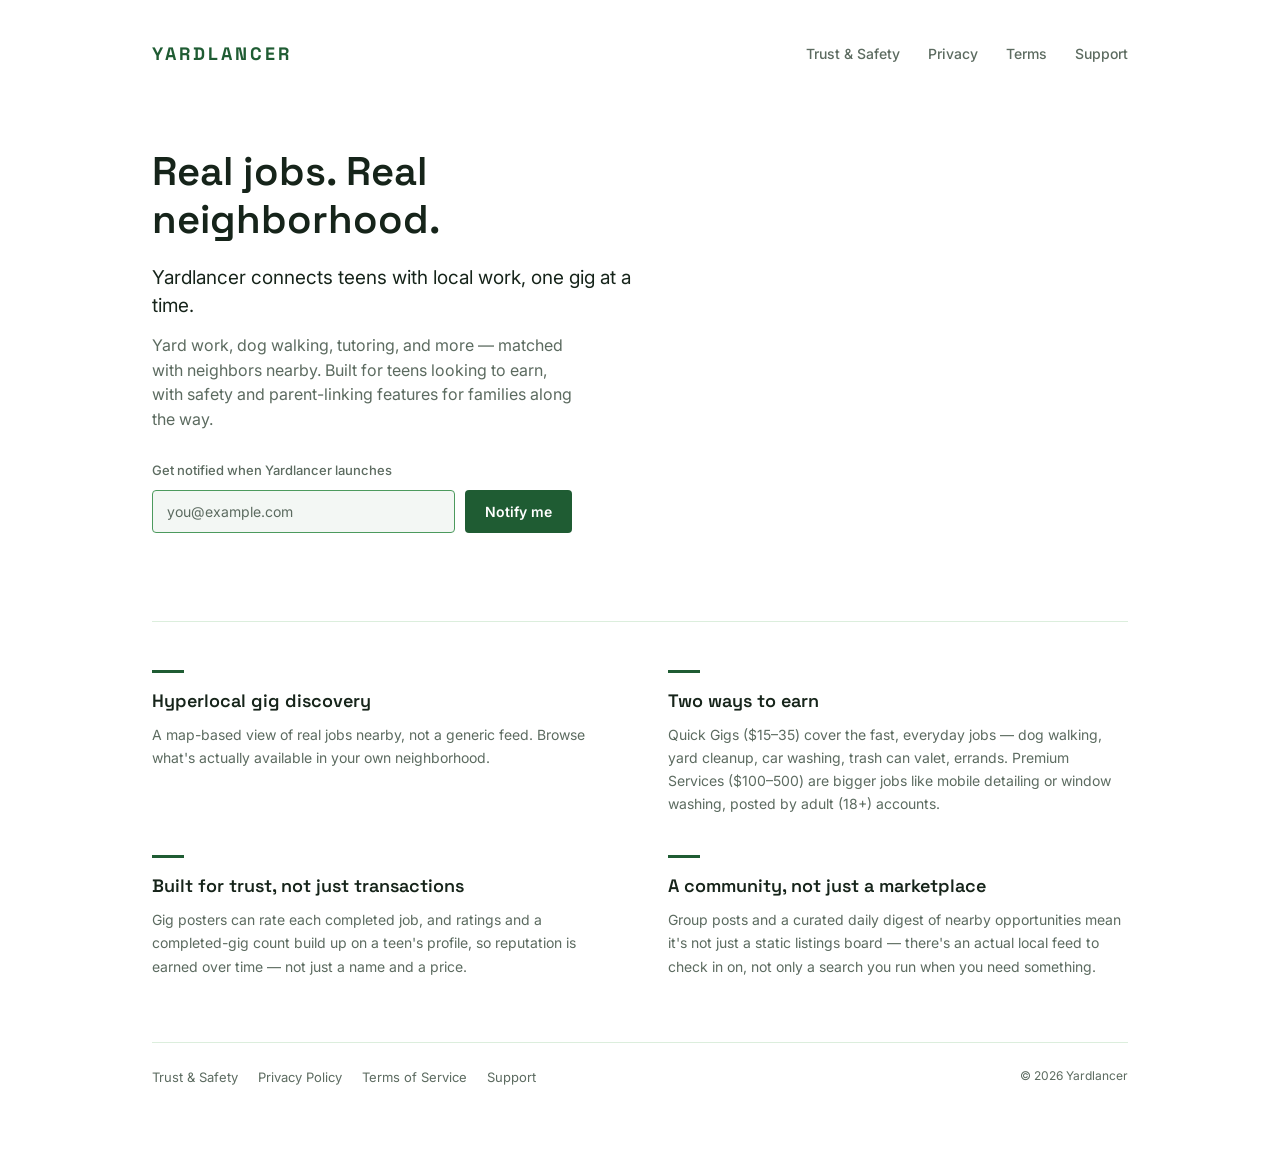
==== index.html @ aba442cd "Restyle site to match the app; correct claims the app doesn't back up Restyle (palette and radius sc" ====
<!doctype html>
<html lang="en">
<head>
  <meta charset="utf-8" />
  <meta name="viewport" content="width=device-width, initial-scale=1" />
  <title>Yardlancer</title>
  <meta name="description" content="Yardlancer connects teens with local work, one gig at a time." />
  <meta name="theme-color" content="#1F5C33" />
  <meta property="og:type" content="website" />
  <meta property="og:site_name" content="Yardlancer" />
  <meta property="og:title" content="Yardlancer" />
  <meta property="og:description" content="Yardlancer connects teens with local work, one gig at a time." />
  <meta property="og:url" content="https://yardlancer.com/" />
  <link rel="preconnect" href="https://fonts.googleapis.com" />
  <link rel="preconnect" href="https://fonts.gstatic.com" crossorigin />
  <link href="https://fonts.googleapis.com/css2?family=Space+Grotesk:wght@500;600;700&family=Inter:wght@400;500;600&display=swap" rel="stylesheet" />
  <link rel="stylesheet" href="style.css" />
  <script src="waitlist.js" defer></script>
</head>
<body>
  <div class="page">
    <header class="site-header">
      <a class="wordmark" href="./">Yard<span>lancer</span></a>
      <nav class="site-nav">
        <a href="trust/">Trust &amp; Safety</a>
        <a href="privacy/">Privacy</a>
        <a href="terms/">Terms</a>
        <a href="support/">Support</a>
      </nav>
    </header>

    <main>
      <section class="hero">
        <div class="hero-copy">
          <h1>Real jobs. Real neighborhood.</h1>
          <p class="lede">Yardlancer connects teens with local work, one gig at a time.</p>
          <p>Yard work, dog walking, tutoring, and more — matched with neighbors nearby. Built for teens looking to earn, with safety and parent-linking features for families along the way.</p>

          <form class="waitlist-form" id="waitlist-form">
            <label class="waitlist-label" for="waitlist-email">Get notified when Yardlancer launches</label>
            <div class="waitlist-row">
              <input type="email" id="waitlist-email" name="email" placeholder="you@example.com" required autocomplete="email" />
              <button type="submit">Notify me</button>
            </div>
            <p class="waitlist-status" id="waitlist-status" role="status" hidden></p>
          </form>
        </div>
      </section>

      <section class="features">
        <div class="feature">
          <span class="feature-mark"></span>
          <h2>Hyperlocal gig discovery</h2>
          <p>A map-based view of real jobs nearby, not a generic feed. Browse what's actually available in your own neighborhood.</p>
        </div>
        <div class="feature">
          <span class="feature-mark"></span>
          <h2>Two ways to earn</h2>
          <p>Quick Gigs ($15–35) cover the fast, everyday jobs — dog walking, yard cleanup, car washing, trash can valet, errands. Premium Services ($100–500) are bigger jobs like mobile detailing or window washing, posted by adult (18+) accounts.</p>
        </div>
        <div class="feature">
          <span class="feature-mark"></span>
          <h2>Built for trust, not just transactions</h2>
          <p>Gig posters can rate each completed job, and ratings and a completed-gig count build up on a teen's profile, so reputation is earned over time — not just a name and a price.</p>
        </div>
        <div class="feature">
          <span class="feature-mark"></span>
          <h2>A community, not just a marketplace</h2>
          <p>Group posts and a curated daily digest of nearby opportunities mean it's not just a static listings board — there's an actual local feed to check in on, not only a search you run when you need something.</p>
        </div>
      </section>
    </main>

    <footer class="site-footer">
      <nav>
        <a href="trust/">Trust &amp; Safety</a>
        <a href="privacy/">Privacy Policy</a>
        <a href="terms/">Terms of Service</a>
        <a href="support/">Support</a>
      </nav>
      <span class="footer-note">&copy; 2026 Yardlancer</span>
    </footer>
  </div>
</body>
</html>
---- style.css ----
/* Palette and radius scale are copied from the app's constants/theme.js
   (lightTheme). Keep them in sync by hand, same as the legal text. */
:root {
  --white: #ffffff;
  --ink: #16241a; /* textPrimary */
  --text-secondary: #5c6b60;
  --surface: #f3f7f4;
  --green-100: #dceedd;
  --green-400: #4c9a5d; /* the app's field/card border */
  --green-700: #1f5c33; /* primary */
  --on-primary: #ffffff;
  --danger: #b3261e;

  --radius-control: 4px; /* buttons, inputs */
  --radius-card: 8px; /* cards, sheets */
  --radius-pill: 999px; /* badges and tags only */
}

* {
  box-sizing: border-box;
}

html,
body {
  margin: 0;
  padding: 0;
}

body {
  background: var(--white);
  color: var(--ink);
  font-family: "Inter", -apple-system, BlinkMacSystemFont, "Segoe UI", sans-serif;
  line-height: 1.55;
}

h1,
h2,
.wordmark {
  font-family: "Space Grotesk", -apple-system, BlinkMacSystemFont, "Segoe UI", sans-serif;
}

a:focus-visible,
button:focus-visible,
input:focus-visible {
  outline: 2px solid var(--green-700);
  outline-offset: 2px;
}

.page {
  max-width: 1040px;
  margin: 0 auto;
  padding: 40px 32px 72px;
  min-height: 100vh;
  display: flex;
  flex-direction: column;
}

header.site-header {
  display: flex;
  align-items: center;
  justify-content: space-between;
  margin-bottom: 56px;
}

/* Mirrors the app's WelcomeStep wordmark: uppercase, heavy, wide-tracked,
   single tone. The app draws it in near-white because it sits on video; on
   this white page it takes the app's primary green instead. */
.wordmark {
  font-size: 18px;
  font-weight: 700;
  letter-spacing: 3px;
  text-transform: uppercase;
  color: var(--green-700);
  text-decoration: none;
}

.wordmark span {
  color: inherit;
}

nav.site-nav {
  display: flex;
  flex-wrap: wrap;
  gap: 12px 28px;
}

nav.site-nav a {
  color: var(--text-secondary);
  font-size: 14px;
  font-weight: 500;
  text-decoration: none;
}

nav.site-nav a:hover {
  color: var(--green-700);
}

main {
  flex: 1;
}

/* ---------- Landing page ---------- */

.hero {
  display: grid;
  grid-template-columns: 1.1fr 0.9fr;
  gap: 56px;
  align-items: center;
  padding: 24px 0 16px;
}

.hero-copy h1 {
  font-size: 40px;
  font-weight: 600;
  line-height: 1.2;
  color: var(--ink);
  margin: 0 0 20px;
  max-width: 12ch;
}

.hero-copy p {
  font-size: 16px;
  color: var(--text-secondary);
  max-width: 42ch;
  margin: 0 0 12px;
}

.hero-copy p.lede {
  color: var(--ink);
  font-size: 19px;
  line-height: 1.5;
}

.waitlist-form {
  margin-top: 28px;
}

.waitlist-label {
  display: block;
  font-size: 13px;
  font-weight: 500;
  color: var(--text-secondary);
  margin-bottom: 10px;
}

.waitlist-row {
  display: flex;
  gap: 10px;
  max-width: 420px;
}

.waitlist-row input {
  flex: 1;
  min-width: 0;
  font-family: inherit;
  font-size: 14px;
  color: var(--ink);
  background: var(--surface);
  border: 1px solid var(--green-400);
  border-radius: var(--radius-control);
  padding: 12px 14px;
}

.waitlist-row input::placeholder {
  color: var(--text-secondary);
  opacity: 1;
}

.waitlist-row input:focus {
  border-color: var(--green-700);
}

.waitlist-row button {
  font-family: inherit;
  font-size: 14px;
  font-weight: 600;
  color: var(--on-primary);
  background: var(--green-700);
  border: none;
  border-radius: var(--radius-control);
  padding: 12px 20px;
  cursor: pointer;
  white-space: nowrap;
}

.waitlist-row button:hover {
  background: var(--ink);
}

.waitlist-row button:disabled {
  opacity: 0.6;
  cursor: default;
}

.waitlist-status {
  margin: 12px 0 0;
  font-size: 13px;
  color: var(--green-700);
}

.waitlist-status.waitlist-status-error {
  color: var(--danger);
}

/* waitlist.js hides the input row and label after a successful signup via
   the hidden attribute; the display rules above would otherwise override it. */
.waitlist-form [hidden] {
  display: none !important;
}

.features {
  margin-top: 72px;
  padding-top: 48px;
  border-top: 1px solid var(--green-100);
  display: grid;
  grid-template-columns: 1fr 1fr;
  gap: 40px 56px;
}

.feature {
  max-width: 46ch;
}

.feature-mark {
  display: block;
  width: 32px;
  height: 3px;
  background: var(--green-700);
  margin-bottom: 14px;
}

.feature h2 {
  font-size: 18px;
  font-weight: 600;
  color: var(--ink);
  margin: 0 0 8px;
}

.feature p {
  font-size: 14px;
  line-height: 1.65;
  color: var(--text-secondary);
  margin: 0;
}

@media (max-width: 700px) {
  .features {
    grid-template-columns: 1fr;
    gap: 32px;
  }
}

@media (max-width: 760px) {
  .hero {
    grid-template-columns: 1fr;
  }
}

@media (max-width: 480px) {
  .page {
    padding: 28px 20px 56px;
  }

  header.site-header {
    flex-wrap: wrap;
    row-gap: 10px;
    margin-bottom: 36px;
  }

  nav.site-nav {
    gap: 18px;
  }

  .hero {
    gap: 32px;
  }

  .hero-copy h1 {
    font-size: 30px;
    max-width: none;
  }

  .hero-copy p.lede {
    font-size: 17px;
  }

  .hero-copy p,
  .hero-copy p.lede {
    max-width: none;
  }

  .waitlist-row {
    flex-direction: column;
    max-width: none;
  }

  .waitlist-row button {
    width: 100%;
  }
}

/* ---------- Legal / support document pages ---------- */

.doc-title {
  font-size: 30px;
  font-weight: 600;
  color: var(--ink);
  margin: 0 0 14px;
}

.draft-badge {
  display: inline-block;
  color: var(--green-700);
  background: var(--surface);
  border: 1px solid var(--green-400);
  border-radius: var(--radius-pill);
  padding: 2px 10px;
  font-size: 13px;
  font-weight: 600;
  margin-bottom: 32px;
}

.doc-heading {
  font-family: "Space Grotesk", sans-serif;
  color: var(--green-700);
  font-size: 18px;
  font-weight: 600;
  margin: 32px 0 10px;
}

.doc-paragraph {
  color: var(--ink);
  font-size: 15px;
  line-height: 1.7;
  max-width: 68ch;
  margin: 0 0 14px;
}

.support-card {
  background: var(--surface);
  border: 1px solid var(--green-400);
  border-radius: var(--radius-card);
  padding: 20px 24px;
  margin-top: 12px;
  display: inline-block;
}

.support-email {
  color: var(--green-700);
  font-size: 17px;
  font-weight: 600;
  text-decoration: none;
}

.support-email:hover {
  color: var(--ink);
}

footer.site-footer {
  margin-top: 64px;
  padding-top: 24px;
  border-top: 1px solid var(--green-100);
  display: flex;
  flex-wrap: wrap;
  gap: 16px;
  align-items: center;
  justify-content: space-between;
}

footer.site-footer nav {
  display: flex;
  flex-wrap: wrap;
  gap: 8px 20px;
}

footer.site-footer nav a {
  white-space: nowrap;
}

footer.site-footer a {
  color: var(--text-secondary);
  font-size: 13px;
  text-decoration: none;
}

footer.site-footer a:hover {
  color: var(--green-700);
}

.footer-note {
  color: var(--text-secondary);
  font-size: 12px;
}
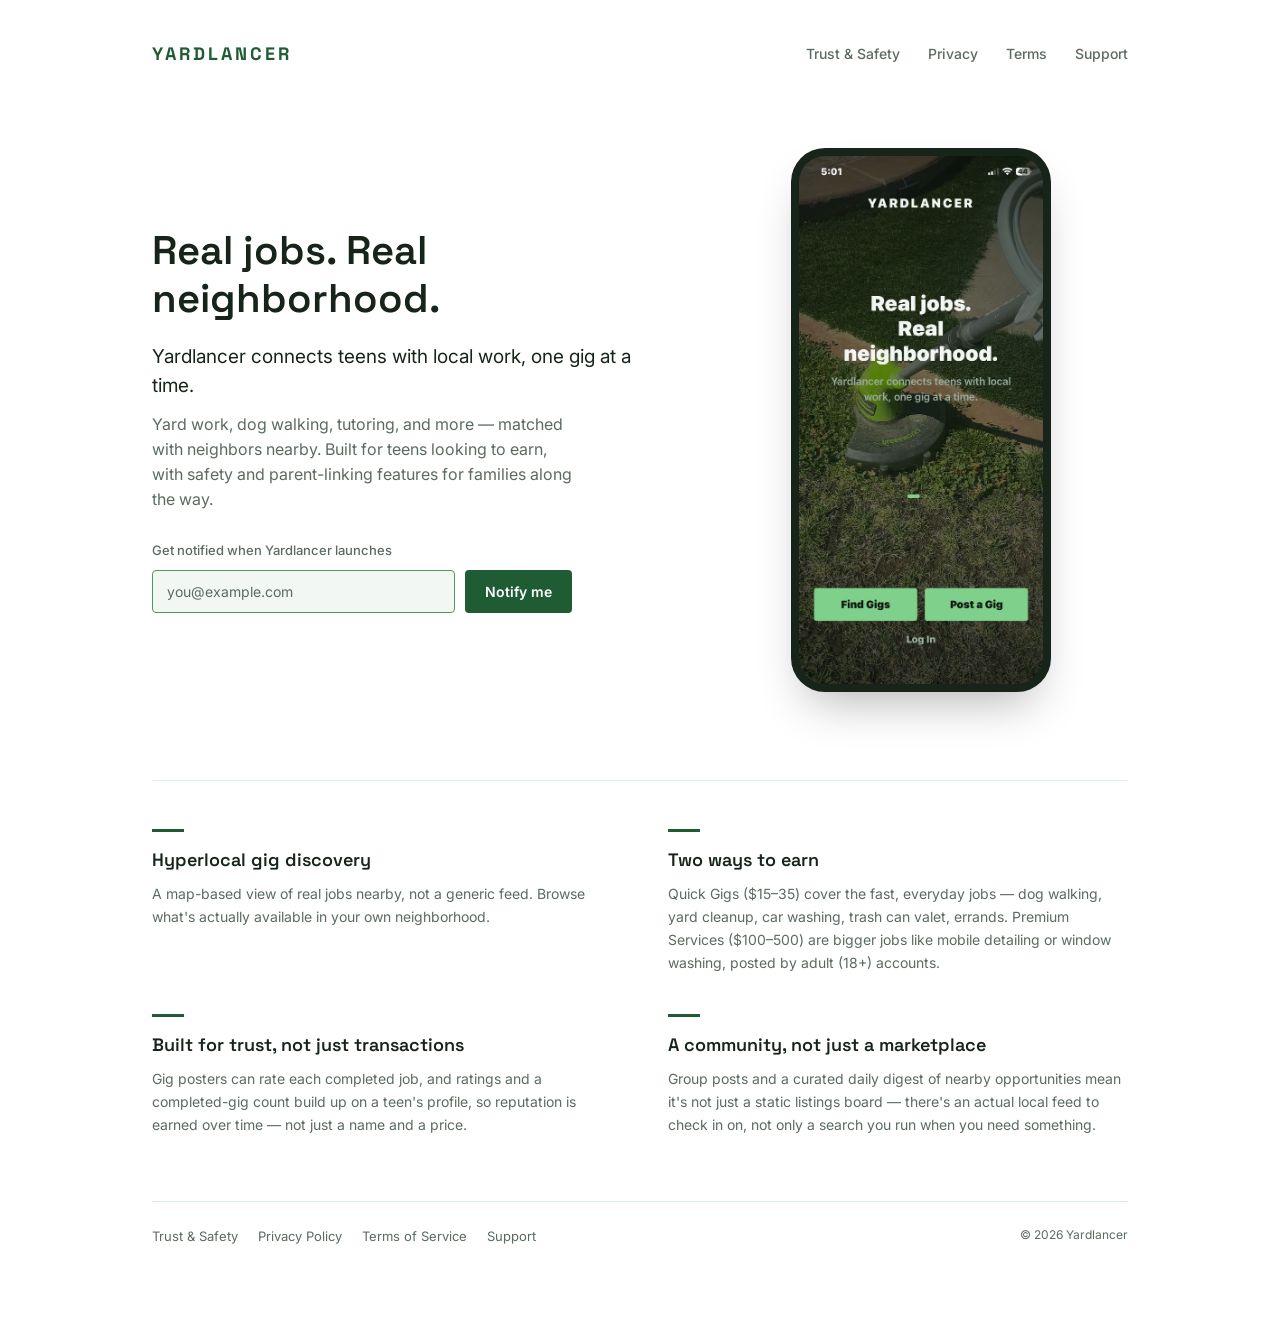
==== commit 20894f25: "Add the real app screenshot and share image; restore the parent-sees-name sentence - Hero: real Welc" ====
--- a/index.html
+++ b/index.html
@@ -11,6 +11,10 @@
   <meta property="og:title" content="Yardlancer" />
   <meta property="og:description" content="Yardlancer connects teens with local work, one gig at a time." />
   <meta property="og:url" content="https://yardlancer.com/" />
+  <meta property="og:image" content="https://yardlancer.com/assets/og-image.jpg" />
+  <meta property="og:image:width" content="1200" />
+  <meta property="og:image:height" content="630" />
+  <meta name="twitter:card" content="summary_large_image" />
   <link rel="preconnect" href="https://fonts.googleapis.com" />
   <link rel="preconnect" href="https://fonts.gstatic.com" crossorigin />
   <link href="https://fonts.googleapis.com/css2?family=Space+Grotesk:wght@500;600;700&family=Inter:wght@400;500;600&display=swap" rel="stylesheet" />
@@ -44,6 +48,12 @@
             </div>
             <p class="waitlist-status" id="waitlist-status" role="status" hidden></p>
           </form>
+        </div>
+
+        <div class="hero-visual">
+          <figure class="device">
+            <img src="assets/welcome-screen.jpg" width="540" height="1169" decoding="async" alt="The Yardlancer app's welcome screen: the headline Real jobs. Real neighborhood. over video of a lawn being trimmed, with Find Gigs and Post a Gig buttons." />
+          </figure>
         </div>
       </section>
 
--- a/style.css
+++ b/style.css
@@ -208,6 +208,31 @@
   display: none !important;
 }
 
+/* The real app screenshot in a plain device frame: dark bezel, soft shadow,
+   no overlays. The frame's corner radii depict hardware, so they sit outside
+   the 4/8/999px UI scale. */
+.hero-visual {
+  display: flex;
+  justify-content: center;
+}
+
+.device {
+  margin: 0;
+  width: 260px;
+  max-width: 100%;
+  padding: 8px;
+  background: var(--ink);
+  border-radius: 34px;
+  box-shadow: 0 24px 48px -16px rgba(0, 0, 0, 0.3);
+}
+
+.device img {
+  display: block;
+  width: 100%;
+  height: auto;
+  border-radius: 26px;
+}
+
 .features {
   margin-top: 72px;
   padding-top: 48px;
@@ -254,6 +279,10 @@
   .hero {
     grid-template-columns: 1fr;
   }
+
+  .device {
+    width: 220px;
+  }
 }
 
 @media (max-width: 480px) {
@@ -296,6 +325,10 @@
 
   .waitlist-row button {
     width: 100%;
+  }
+
+  .device {
+    width: 200px;
   }
 }
 
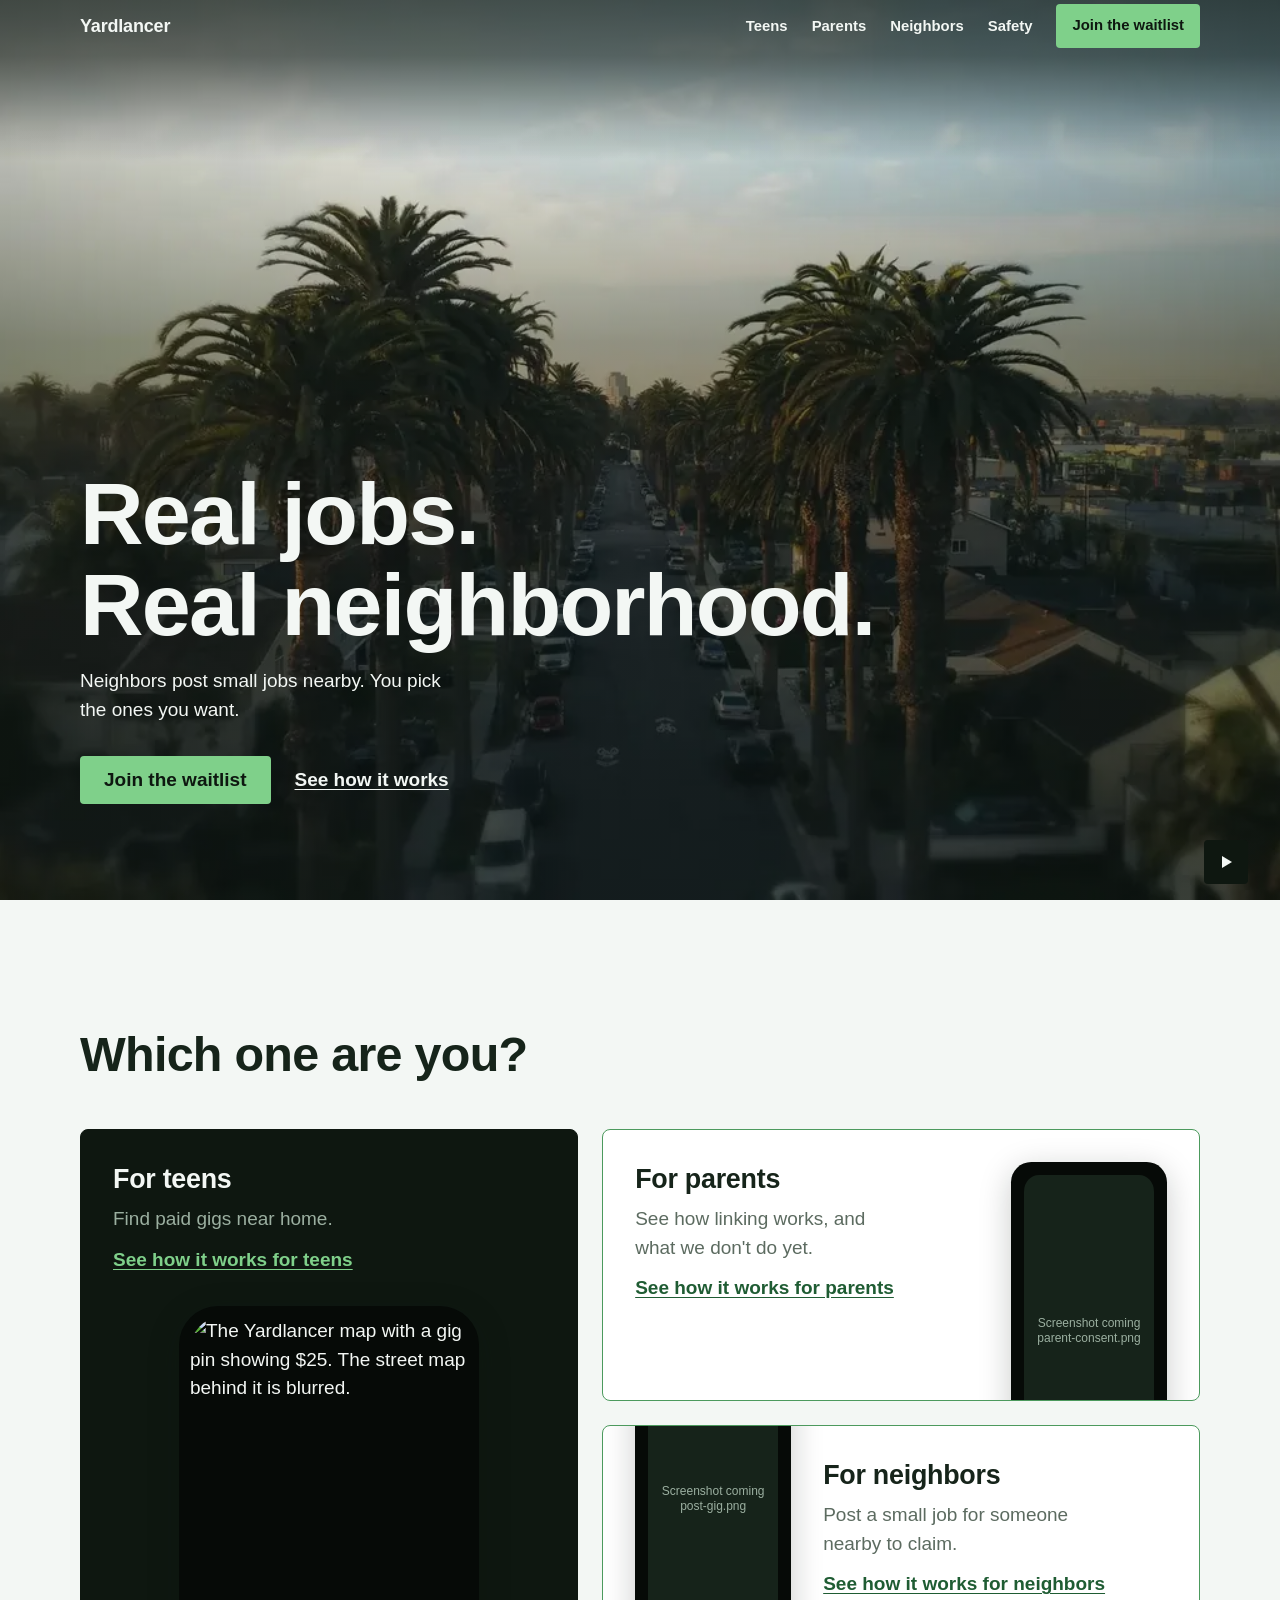
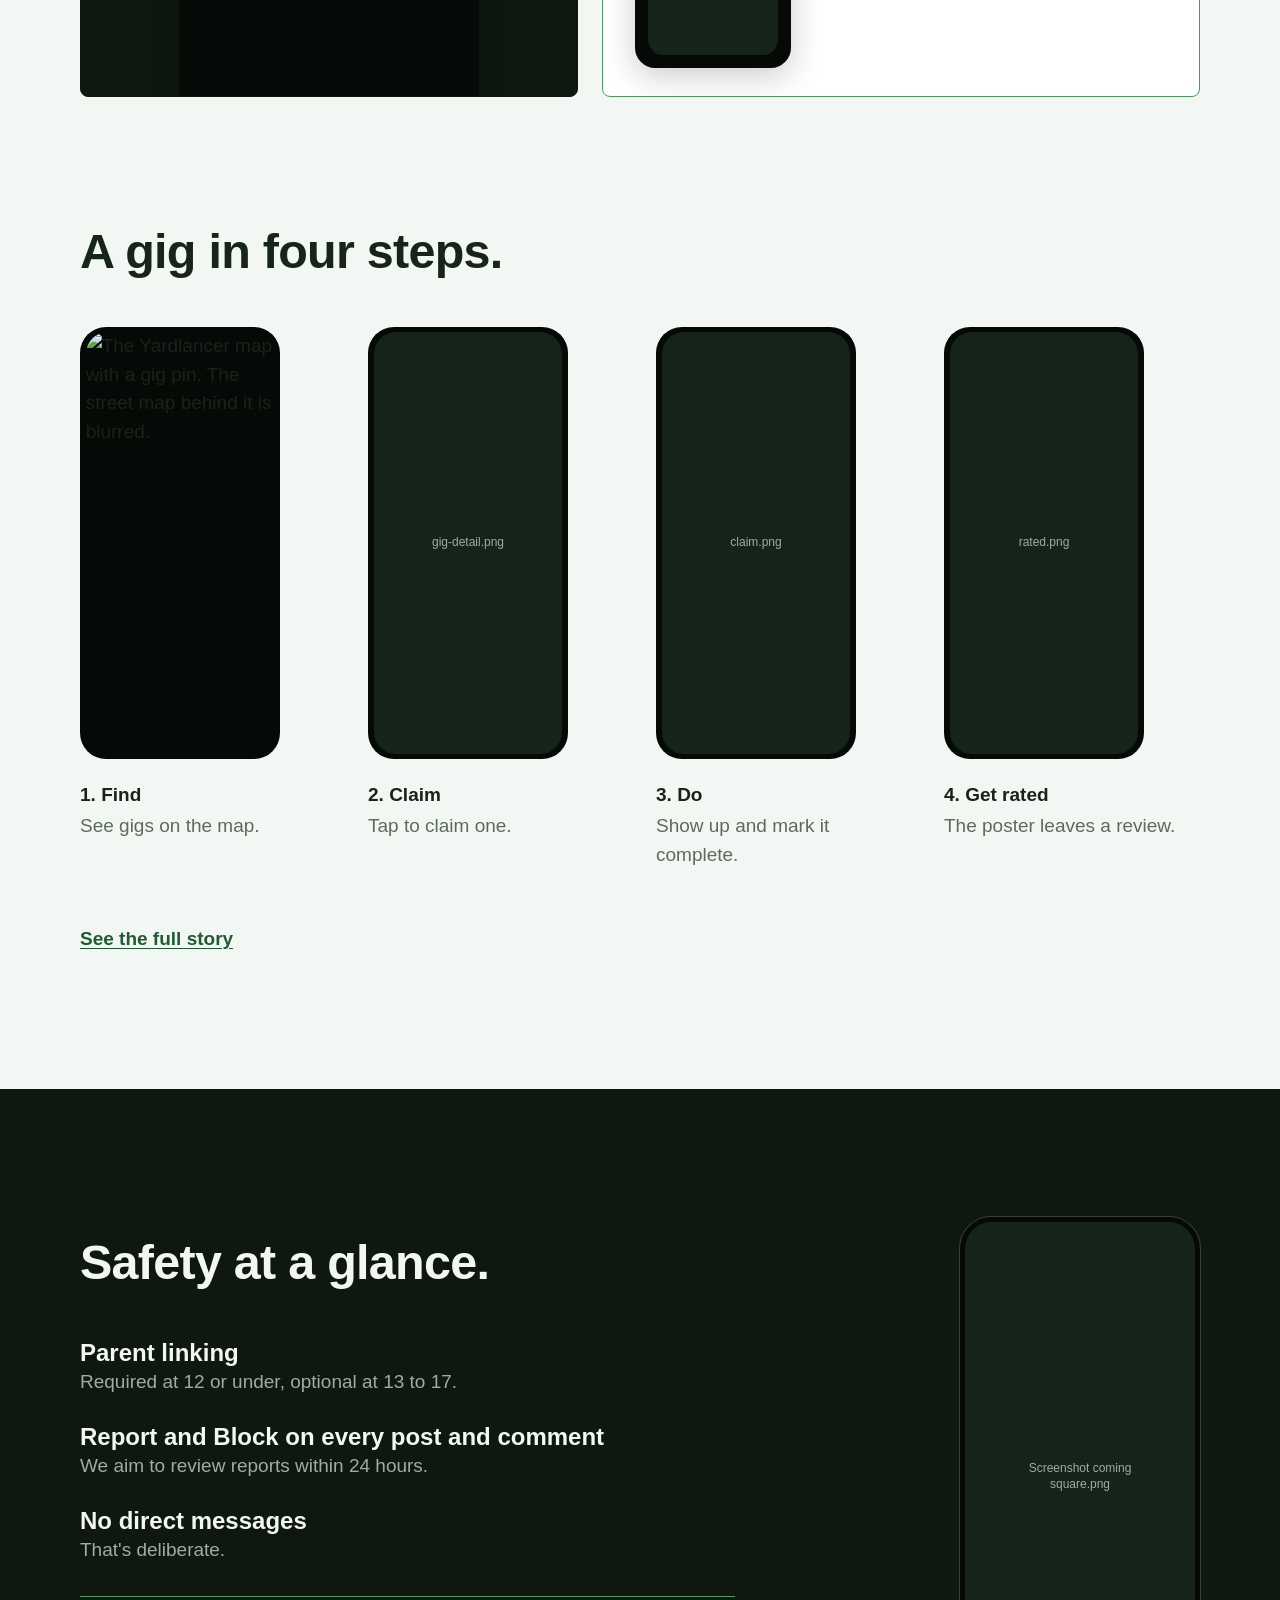
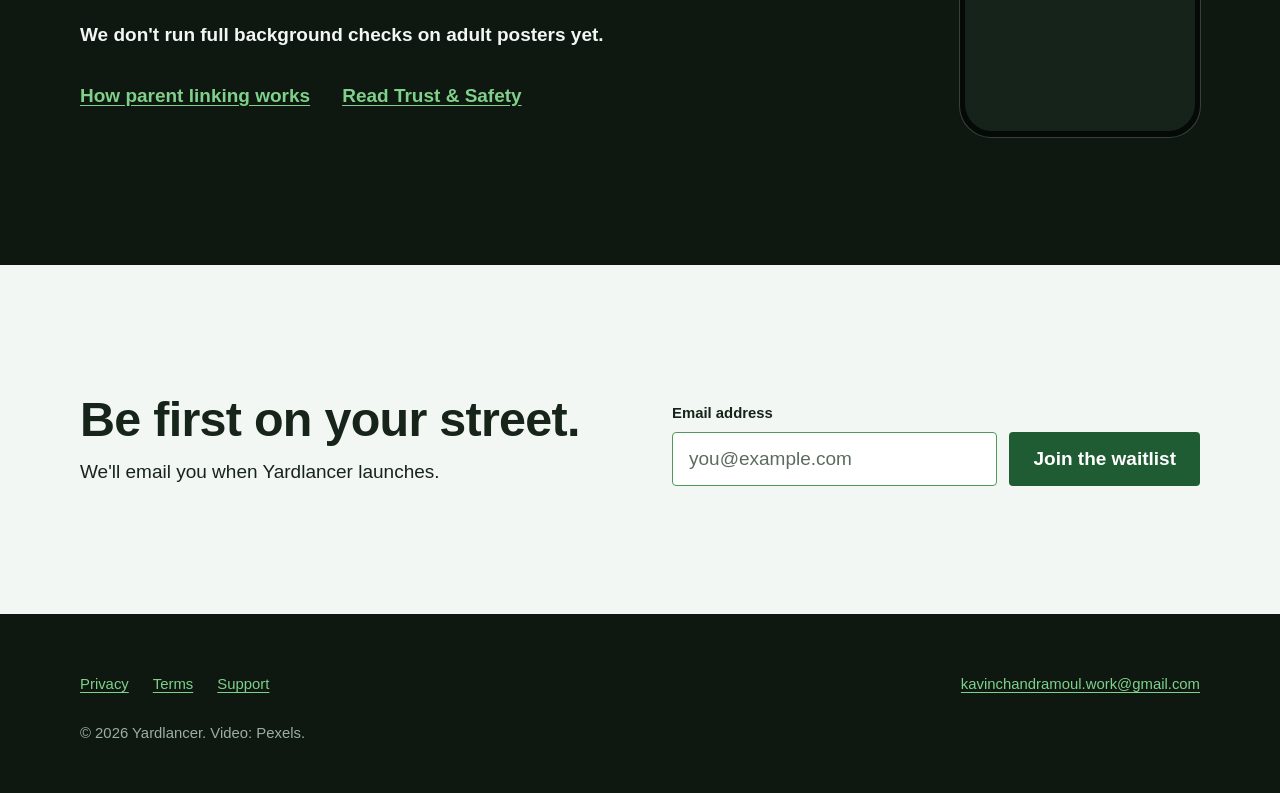
==== commit d94ed9da: "Build the shared pieces and the new Home page" ====
--- a/index.html
+++ b/index.html
@@ -3,93 +3,182 @@
 <head>
   <meta charset="utf-8" />
   <meta name="viewport" content="width=device-width, initial-scale=1" />
-  <title>Yardlancer</title>
-  <meta name="description" content="Yardlancer connects teens with local work, one gig at a time." />
-  <meta name="theme-color" content="#1F5C33" />
+  <title>Yardlancer: real jobs in your neighborhood</title>
+  <meta name="description" content="Neighbors post small jobs nearby. You pick the ones you want. Yardlancer is launching in Folsom, California." />
+  <meta name="theme-color" content="#0E1710" />
+  <link rel="canonical" href="https://yardlancer.com/" />
   <meta property="og:type" content="website" />
   <meta property="og:site_name" content="Yardlancer" />
-  <meta property="og:title" content="Yardlancer" />
-  <meta property="og:description" content="Yardlancer connects teens with local work, one gig at a time." />
+  <meta property="og:title" content="Yardlancer: real jobs in your neighborhood" />
+  <meta property="og:description" content="Neighbors post small jobs nearby. You pick the ones you want." />
   <meta property="og:url" content="https://yardlancer.com/" />
   <meta property="og:image" content="https://yardlancer.com/assets/og-image.jpg" />
   <meta property="og:image:width" content="1200" />
   <meta property="og:image:height" content="630" />
   <meta name="twitter:card" content="summary_large_image" />
-  <link rel="preconnect" href="https://fonts.googleapis.com" />
-  <link rel="preconnect" href="https://fonts.gstatic.com" crossorigin />
-  <link href="https://fonts.googleapis.com/css2?family=Space+Grotesk:wght@500;600;700&family=Inter:wght@400;500;600&display=swap" rel="stylesheet" />
-  <link rel="stylesheet" href="style.css" />
-  <script src="waitlist.js" defer></script>
+  <meta name="twitter:title" content="Yardlancer: real jobs in your neighborhood" />
+  <meta name="twitter:description" content="Neighbors post small jobs nearby. You pick the ones you want." />
+  <meta name="twitter:image" content="https://yardlancer.com/assets/og-image.jpg" />
+  <link rel="preload" as="image" type="image/webp" href="/assets/hero/hero-phone.webp" media="(max-width: 767px)" fetchpriority="high" />
+  <link rel="preload" as="image" type="image/webp" imagesrcset="/assets/hero/hero-desktop-1280.webp 1280w, /assets/hero/hero-desktop.webp 1920w" imagesizes="100vw" media="(min-width: 768px)" fetchpriority="high" />
+  <link rel="icon" href="data:," />
+  <link rel="stylesheet" href="/style.css" />
+  <script>document.documentElement.classList.add('js');</script>
+  <script src="/site.js" defer></script>
+  <script src="/waitlist.js" defer></script>
 </head>
-<body>
-  <div class="page">
-    <header class="site-header">
-      <a class="wordmark" href="./">Yard<span>lancer</span></a>
-      <nav class="site-nav">
-        <a href="trust/">Trust &amp; Safety</a>
-        <a href="privacy/">Privacy</a>
-        <a href="terms/">Terms</a>
-        <a href="support/">Support</a>
+<body data-hero>
+  <a class="skip-link" href="#main">Skip to content</a>
+
+  <header class="site-header">
+    <div class="site-header-inner wrap">
+      <a class="wordmark" href="/">Yardlancer</a>
+      <nav class="site-nav" aria-label="Main">
+        <a href="/teens/">Teens</a>
+        <a href="/parents/">Parents</a>
+        <a href="/neighbors/">Neighbors</a>
+        <a href="/trust/">Safety</a>
       </nav>
-    </header>
+      <a class="button button-lawn header-cta" href="/#waitlist">Join the waitlist</a>
+      <button class="icon-button menu-button" type="button" aria-label="Open menu" aria-haspopup="dialog" aria-controls="menu">
+        <svg width="24" height="24" viewBox="0 0 24 24" fill="none" stroke="currentColor" stroke-width="2" stroke-linecap="round" aria-hidden="true"><path d="M4 7h16M4 12h16M4 17h16"/></svg>
+      </button>
+    </div>
+  </header>
 
-    <main>
-      <section class="hero">
-        <div class="hero-copy">
-          <h1>Real jobs. Real neighborhood.</h1>
-          <p class="lede">Yardlancer connects teens with local work, one gig at a time.</p>
-          <p>Yard work, dog walking, tutoring, and more — matched with neighbors nearby. Built for teens looking to earn, with safety and parent-linking features for families along the way.</p>
+  <dialog class="menu" id="menu" aria-label="Menu">
+    <div class="menu-top">
+      <a class="wordmark" href="/">Yardlancer</a>
+      <button class="icon-button menu-close" type="button" aria-label="Close menu" autofocus>
+        <svg width="24" height="24" viewBox="0 0 24 24" fill="none" stroke="currentColor" stroke-width="2" stroke-linecap="round" aria-hidden="true"><path d="M6 6l12 12M18 6L6 18"/></svg>
+      </button>
+    </div>
+    <nav class="menu-links" aria-label="Menu links">
+      <a href="/teens/">Teens</a>
+      <a href="/parents/">Parents</a>
+      <a href="/neighbors/">Neighbors</a>
+      <a href="/trust/">Safety</a>
+    </nav>
+    <a class="button button-lawn" href="/#waitlist">Join the waitlist</a>
+  </dialog>
 
-          <form class="waitlist-form" id="waitlist-form">
-            <label class="waitlist-label" for="waitlist-email">Get notified when Yardlancer launches</label>
-            <div class="waitlist-row">
-              <input type="email" id="waitlist-email" name="email" placeholder="you@example.com" required autocomplete="email" />
-              <button type="submit">Notify me</button>
+  <main id="main">
+    <section class="hero" aria-labelledby="hero-title">
+      <div class="clip" data-clip="hero"><picture><source media="(max-width: 767px)" type="image/webp" srcset="/assets/hero/hero-phone.webp" /><source media="(max-width: 767px)" srcset="/assets/hero/hero-phone.jpg" /><source type="image/webp" srcset="/assets/hero/hero-desktop-1280.webp 1280w, /assets/hero/hero-desktop.webp 1920w" sizes="100vw" /><img src="/assets/hero/hero-desktop.jpg" width="1920" height="1080" alt="A quiet neighborhood street lined with palm trees at sunset." fetchpriority="high" /></picture></div>
+      <div class="hero-scrim"></div>
+      <div class="hero-content wrap">
+        <h1 id="hero-title">Real jobs.<br />Real neighborhood.</h1>
+        <p class="hero-line">Neighbors post small jobs nearby. You pick the ones you want.</p>
+        <div class="hero-actions">
+          <a class="button button-lawn" href="/#waitlist">Join the waitlist</a>
+          <a class="hero-link" href="#how">See how it works</a>
+        </div>
+      </div>
+      <svg class="scroll-hint" width="24" height="24" viewBox="0 0 24 24" fill="none" stroke="currentColor" stroke-width="2" stroke-linecap="round" stroke-linejoin="round" aria-hidden="true"><path d="M6 9l6 6 6-6"/></svg>
+    </section>
+
+    <section class="section" aria-labelledby="doors-title">
+      <div class="wrap">
+        <h2 class="section-title" id="doors-title">Which one are you?</h2>
+        <div class="doors">
+          <a class="door door-teens" href="/teens/">
+            <h3>For teens</h3>
+            <p>Find paid gigs near home.</p>
+            <span class="door-go">See how it works for teens</span>
+            <div class="phone">
+              <picture><source type="image/webp" srcset="/assets/screens/map-480.webp 480w, /assets/screens/map-720.webp 720w" sizes="(min-width: 768px) 300px, 50vw" /><img src="/assets/screens/map-720.jpg" width="720" height="1558" loading="lazy" decoding="async" alt="The Yardlancer map with a gig pin showing $25. The street map behind it is blurred." /></picture>
             </div>
-            <p class="waitlist-status" id="waitlist-status" role="status" hidden></p>
-          </form>
+          </a>
+          <a class="door door-parents" href="/parents/">
+            <h3>For parents</h3>
+            <p>See how linking works, and what we don't do yet.</p>
+            <span class="door-go">See how it works for parents</span>
+            <div class="phone"><div class="phone-empty" role="img" aria-label="Screenshot coming soon">Screenshot coming<br />parent-consent.png</div></div>
+          </a>
+          <a class="door door-neighbors" href="/neighbors/">
+            <h3>For neighbors</h3>
+            <p>Post a small job for someone nearby to claim.</p>
+            <span class="door-go">See how it works for neighbors</span>
+            <div class="phone"><div class="phone-empty" role="img" aria-label="Screenshot coming soon">Screenshot coming<br />post-gig.png</div></div>
+          </a>
         </div>
+      </div>
+    </section>
 
-        <div class="hero-visual">
-          <figure class="device">
-            <img src="assets/welcome-screen.jpg" width="540" height="1169" decoding="async" alt="The Yardlancer app's welcome screen: the headline Real jobs. Real neighborhood. over video of a lawn being trimmed, with Find Gigs and Post a Gig buttons." />
-          </figure>
+    <section class="section" id="how" aria-labelledby="how-title">
+      <div class="wrap">
+        <h2 class="section-title" id="how-title">A gig in four steps.</h2>
+        <ol class="steps">
+          <li class="step">
+            <div class="phone">
+              <picture><source type="image/webp" srcset="/assets/screens/map-480.webp 480w, /assets/screens/map-720.webp 720w" sizes="(min-width: 768px) 200px, 96px" /><img src="/assets/screens/map-720.jpg" width="720" height="1558" loading="lazy" decoding="async" alt="The Yardlancer map with a gig pin. The street map behind it is blurred." /></picture>
+            </div>
+            <div><h3>Find</h3><p>See gigs on the map.</p></div>
+          </li>
+          <li class="step">
+            <div class="phone"><div class="phone-empty" role="img" aria-label="Screenshot coming soon">gig-detail.png</div></div>
+            <div><h3>Claim</h3><p>Tap to claim one.</p></div>
+          </li>
+          <li class="step">
+            <div class="phone"><div class="phone-empty" role="img" aria-label="Screenshot coming soon">claim.png</div></div>
+            <div><h3>Do</h3><p>Show up and mark it complete.</p></div>
+          </li>
+          <li class="step">
+            <div class="phone"><div class="phone-empty" role="img" aria-label="Screenshot coming soon">rated.png</div></div>
+            <div><h3>Get rated</h3><p>The poster leaves a review.</p></div>
+          </li>
+        </ol>
+        <p class="steps-more"><a href="/teens/">See the full story</a></p>
+      </div>
+    </section>
+
+    <section class="section on-dark" aria-labelledby="safety-title">
+      <div class="wrap safety">
+        <div>
+          <h2 class="section-title" id="safety-title">Safety at a glance.</h2>
+          <ul class="facts">
+            <li><strong>Parent linking</strong> <span>Required at 12 or under, optional at 13 to 17.</span></li>
+            <li><strong>Report and Block on every post and comment</strong> <span>We aim to review reports within 24 hours.</span></li>
+            <li><strong>No direct messages</strong> <span>That's deliberate.</span></li>
+          </ul>
+          <p class="honest-line">We don't run full background checks on adult posters yet.</p>
+          <div class="safety-links">
+            <a href="/parents/">How parent linking works</a>
+            <a href="/trust/">Read Trust &amp; Safety</a>
+          </div>
         </div>
-      </section>
+        <div class="phone"><div class="phone-empty" role="img" aria-label="Screenshot coming soon">Screenshot coming<br />square.png</div></div>
+      </div>
+    </section>
 
-      <section class="features">
-        <div class="feature">
-          <span class="feature-mark"></span>
-          <h2>Hyperlocal gig discovery</h2>
-          <p>A map-based view of real jobs nearby, not a generic feed. Browse what's actually available in your own neighborhood.</p>
+    <section class="section waitlist-block" id="waitlist" aria-labelledby="waitlist-title">
+      <div class="wrap waitlist-inner">
+        <div>
+          <h2 id="waitlist-title">Be first on your street.</h2>
+          <p>We'll email you when Yardlancer launches.</p>
         </div>
-        <div class="feature">
-          <span class="feature-mark"></span>
-          <h2>Two ways to earn</h2>
-          <p>Quick Gigs ($15–35) cover the fast, everyday jobs — dog walking, yard cleanup, car washing, trash can valet, errands. Premium Services ($100–500) are bigger jobs like mobile detailing or window washing, posted by adult (18+) accounts.</p>
-        </div>
-        <div class="feature">
-          <span class="feature-mark"></span>
-          <h2>Built for trust, not just transactions</h2>
-          <p>Gig posters can rate each completed job, and ratings and a completed-gig count build up on a teen's profile, so reputation is earned over time — not just a name and a price.</p>
-        </div>
-        <div class="feature">
-          <span class="feature-mark"></span>
-          <h2>A community, not just a marketplace</h2>
-          <p>Group posts and a curated daily digest of nearby opportunities mean it's not just a static listings board — there's an actual local feed to check in on, not only a search you run when you need something.</p>
-        </div>
-      </section>
-    </main>
+        <form class="waitlist-form" id="waitlist-form">
+          <label class="waitlist-label" for="waitlist-email">Email address</label>
+          <div class="waitlist-row">
+            <input type="email" id="waitlist-email" name="email" placeholder="you@example.com" required autocomplete="email" />
+            <button class="button button-deep" type="submit">Join the waitlist</button>
+          </div>
+          <p class="waitlist-status" id="waitlist-status" role="status" hidden></p>
+        </form>
+      </div>
+    </section>
+  </main>
 
-    <footer class="site-footer">
-      <nav>
-        <a href="trust/">Trust &amp; Safety</a>
-        <a href="privacy/">Privacy Policy</a>
-        <a href="terms/">Terms of Service</a>
-        <a href="support/">Support</a>
+  <footer class="site-footer on-dark">
+    <div class="wrap footer-inner">
+      <nav class="footer-links" aria-label="Footer">
+        <a href="/privacy/">Privacy</a>
+        <a href="/terms/">Terms</a>
+        <a href="/support/">Support</a>
       </nav>
-      <span class="footer-note">&copy; 2026 Yardlancer</span>
-    </footer>
-  </div>
+      <a class="footer-email" href="mailto:kavinchandramoul.work@gmail.com">kavinchandramoul.work@gmail.com</a>
+      <p class="footer-note">&copy; 2026 Yardlancer. Video: Pexels.</p>
+    </div>
+  </footer>
 </body>
 </html>
--- a/style.css
+++ b/style.css
@@ -1,426 +1,1094 @@
-/* Palette and radius scale are copied from the app's constants/theme.js
-   (lightTheme). Keep them in sync by hand, same as the legal text. */
+/* Colors and radii are copied from the app's constants/theme.js. Keep them in
+   sync by hand, same as the legal text. Spacing uses only the scale below. */
 :root {
-  --white: #ffffff;
-  --ink: #16241a; /* textPrimary */
-  --text-secondary: #5c6b60;
-  --surface: #f3f7f4;
-  --green-100: #dceedd;
-  --green-400: #4c9a5d; /* the app's field/card border */
-  --green-700: #1f5c33; /* primary */
-  --on-primary: #ffffff;
-  --danger: #b3261e;
+  --evergreen: #0e1710; /* darkTheme.background */
+  --card: #16231a; /* darkTheme.surface */
+  --lawn: #7fd08a; /* darkTheme.green700: on dark only, never text on light */
+  --deep: #1f5c33; /* lightTheme.green700: links and buttons on light */
+  --mist: #f3f7f4; /* lightTheme.surface */
+  --paper: #ffffff; /* lightTheme.background */
+  --ink: #16241a; /* textPrimary on light */
+  --stone: #5c6b60; /* textSecondary on light */
+  --sage: #9bafa0; /* textSecondary on dark */
+  --sun: #d4af37; /* Premium gold: mainly for Premium, as in the app */
+  --line: #4c9a5d; /* the app's field and card border */
 
   --radius-control: 4px; /* buttons, inputs */
-  --radius-card: 8px; /* cards, sheets */
-  --radius-pill: 999px; /* badges and tags only */
-}
-
-* {
+  --radius-card: 8px; /* cards, panels */
+  --radius-pill: 999px; /* chips only */
+
+  --s4: 4px;
+  --s8: 8px;
+  --s12: 12px;
+  --s16: 16px;
+  --s24: 24px;
+  --s32: 32px;
+  --s48: 48px;
+  --s64: 64px;
+  --s96: 96px;
+  --s128: 128px;
+
+  --text-hero: clamp(2.75rem, 1.35rem + 5.6vw, 5.5rem);
+  --text-section: clamp(1.875rem, 1.35rem + 2.1vw, 3.25rem);
+  --text-body: clamp(1.0625rem, 0.99rem + 0.3vw, 1.1875rem);
+  --text-small: clamp(0.875rem, 0.85rem + 0.1vw, 0.9375rem);
+
+  --ease: cubic-bezier(0.22, 1, 0.36, 1);
+  --header: 52px;
+  --gutter: var(--s24);
+  --section: var(--s96);
+  --focus: var(--deep);
+}
+
+@media (min-width: 768px) {
+  :root {
+    --gutter: var(--s32);
+  }
+}
+
+@media (min-width: 1024px) {
+  :root {
+    --section: var(--s128);
+  }
+}
+
+*,
+*::before,
+*::after {
   box-sizing: border-box;
 }
 
-html,
+[hidden] {
+  display: none !important;
+}
+
+html {
+  -webkit-text-size-adjust: 100%;
+  text-size-adjust: 100%;
+  scroll-padding-top: calc(var(--header) + var(--s16));
+}
+
 body {
   margin: 0;
-  padding: 0;
-}
-
-body {
-  background: var(--white);
+  background: var(--mist);
   color: var(--ink);
-  font-family: "Inter", -apple-system, BlinkMacSystemFont, "Segoe UI", sans-serif;
-  line-height: 1.55;
+  font-family: -apple-system, BlinkMacSystemFont, "Segoe UI", Roboto, Helvetica, Arial, sans-serif;
+  font-size: var(--text-body);
+  line-height: 1.5;
+}
+
+body.is-locked {
+  position: fixed;
+  left: 0;
+  right: 0;
+  overflow: hidden;
+}
+
+img,
+video,
+svg {
+  display: block;
+}
+
+img {
+  max-width: 100%;
+  height: auto;
 }
 
 h1,
 h2,
+h3,
+p,
+ul,
+ol,
+figure {
+  margin: 0;
+  padding: 0;
+}
+
+ul,
+ol {
+  list-style: none;
+}
+
+h1,
+h2,
+h3 {
+  text-wrap: balance;
+}
+
+h2 {
+  font-size: var(--text-section);
+  font-weight: 700;
+  line-height: 1.1;
+  letter-spacing: -0.015em;
+}
+
+h3 {
+  font-size: var(--text-body);
+  font-weight: 700;
+  line-height: 1.3;
+}
+
+p {
+  max-width: 62ch;
+}
+
+a {
+  color: var(--deep);
+  text-underline-offset: 3px;
+}
+
+:focus-visible {
+  outline: 2px solid var(--focus);
+  outline-offset: 2px;
+}
+
+.on-dark {
+  --focus: var(--lawn);
+  background: var(--evergreen);
+  color: var(--mist);
+}
+
+.on-dark a:not(.button) {
+  color: var(--lawn);
+}
+
+.wrap {
+  width: 100%;
+  max-width: calc(1120px + var(--gutter) * 2);
+  margin-inline: auto;
+  padding-inline: var(--gutter);
+}
+
+.section {
+  padding-block: var(--section);
+}
+
+/* Two light sections in a row share one gap instead of stacking two. */
+.section:not(.on-dark) + .section:not(.on-dark) {
+  padding-top: 0;
+}
+
+.section-title {
+  margin-bottom: var(--s48);
+}
+
+.skip-link {
+  position: absolute;
+  top: var(--s8);
+  left: var(--s8);
+  z-index: 40;
+  padding: var(--s12) var(--s16);
+  border-radius: var(--radius-control);
+  background: var(--paper);
+  color: var(--deep);
+  font-weight: 700;
+  transform: translateY(-200%);
+}
+
+.skip-link:focus {
+  transform: none;
+}
+
+/* Buttons */
+.button {
+  display: inline-flex;
+  align-items: center;
+  justify-content: center;
+  min-height: var(--s48);
+  padding: var(--s12) var(--s24);
+  border: 0;
+  border-radius: var(--radius-control);
+  font: inherit;
+  font-weight: 700;
+  line-height: 1.2;
+  text-align: center;
+  text-decoration: none;
+  cursor: pointer;
+}
+
+.button-lawn {
+  background: var(--lawn);
+  color: var(--evergreen);
+}
+
+.button-deep {
+  background: var(--deep);
+  color: var(--paper);
+}
+
+/* Header. On Home it sits over the hero and is transparent until the visitor
+   scrolls past it; everywhere else it's solid from the start. The solid layer
+   is a pseudo-element so the change animates opacity, not background. */
+.site-header {
+  --focus: var(--lawn);
+  position: sticky;
+  top: 0;
+  z-index: 20;
+  height: var(--header);
+  color: var(--mist);
+}
+
+.site-header::before {
+  content: "";
+  position: absolute;
+  inset: 0;
+  background: var(--evergreen);
+  transition: opacity 0.2s ease;
+}
+
+body[data-hero] .site-header {
+  position: fixed;
+  left: 0;
+  right: 0;
+}
+
+.js body[data-hero] .site-header:not(.is-solid)::before {
+  opacity: 0;
+}
+
+.site-header-inner {
+  position: relative;
+  display: flex;
+  align-items: center;
+  gap: var(--s24);
+  height: 100%;
+}
+
 .wordmark {
-  font-family: "Space Grotesk", -apple-system, BlinkMacSystemFont, "Segoe UI", sans-serif;
-}
-
-a:focus-visible,
-button:focus-visible,
-input:focus-visible {
-  outline: 2px solid var(--green-700);
-  outline-offset: 2px;
-}
-
-.page {
-  max-width: 1040px;
-  margin: 0 auto;
-  padding: 40px 32px 72px;
+  display: inline-flex;
+  align-items: center;
+  min-height: 44px;
+  margin-right: auto;
+  color: var(--mist);
+  font-size: 1.125rem;
+  font-weight: 800;
+  letter-spacing: -0.01em;
+  text-decoration: none;
+}
+
+.site-nav {
+  display: none;
+}
+
+.site-nav a {
+  display: inline-flex;
+  align-items: center;
+  min-height: 44px;
+  color: var(--mist);
+  font-size: var(--text-small);
+  font-weight: 600;
+  text-decoration: none;
+}
+
+.site-nav a[aria-current="page"] {
+  text-decoration: underline;
+  text-decoration-thickness: 2px;
+  text-underline-offset: 6px;
+}
+
+.header-cta {
+  display: none;
+  min-height: 44px;
+  padding-block: var(--s8);
+  padding-inline: var(--s16);
+  font-size: var(--text-small);
+}
+
+.icon-button {
+  display: inline-flex;
+  align-items: center;
+  justify-content: center;
+  width: 44px;
+  height: 44px;
+  margin-right: calc(var(--s12) * -1);
+  padding: 0;
+  border: 0;
+  background: none;
+  color: inherit;
+  cursor: pointer;
+}
+
+@media (min-width: 768px) {
+  .site-nav {
+    display: flex;
+    gap: var(--s24);
+  }
+
+  .header-cta {
+    display: inline-flex;
+  }
+
+  .menu-button {
+    display: none;
+  }
+}
+
+/* Phone menu */
+.menu {
+  --focus: var(--lawn);
+  position: fixed;
+  inset: 0;
+  width: 100%;
+  max-width: none;
+  height: 100%;
+  max-height: none;
+  margin: 0;
+  padding: 0 var(--gutter) var(--s32);
+  border: 0;
+  background: var(--evergreen);
+  color: var(--mist);
+  overscroll-behavior: contain;
+}
+
+.menu[open] {
+  display: flex;
+  flex-direction: column;
+  animation: sheet-in 0.3s var(--ease) both;
+}
+
+.menu::backdrop {
+  background: var(--evergreen);
+}
+
+.menu-top {
+  display: flex;
+  align-items: center;
+  height: var(--header);
+  margin-bottom: var(--s24);
+}
+
+.menu-links {
+  display: flex;
+  flex-direction: column;
+  flex: 1;
+}
+
+.menu-links a {
+  display: flex;
+  align-items: center;
+  min-height: var(--s64);
+  border-bottom: 1px solid var(--card);
+  color: var(--mist);
+  font-size: var(--text-section);
+  font-weight: 700;
+  text-decoration: none;
+}
+
+@keyframes sheet-in {
+  from {
+    opacity: 0;
+    transform: translateY(var(--s16));
+  }
+  to {
+    opacity: 1;
+    transform: none;
+  }
+}
+
+/* Video component: the poster is plain HTML, so it shows instantly and stays
+   as the whole picture with reduced motion. The script adds the video on top. */
+.clip {
+  position: relative;
+  overflow: hidden;
+  background: var(--evergreen);
+}
+
+.clip img,
+.clip video {
+  position: absolute;
+  inset: 0;
+  width: 100%;
+  height: 100%;
+  object-fit: cover;
+}
+
+.clip video {
+  opacity: 0;
+  transition: opacity 0.6s ease;
+}
+
+.clip.is-playing video {
+  opacity: 1;
+}
+
+.clip-toggle {
+  --focus: var(--lawn);
+  position: absolute;
+  right: var(--gutter);
+  bottom: var(--s16);
+  z-index: 3;
+  display: inline-flex;
+  align-items: center;
+  justify-content: center;
+  width: 44px;
+  height: 44px;
+  padding: 0;
+  border: 0;
+  border-radius: var(--radius-control);
+  background: var(--evergreen);
+  color: var(--mist);
+  cursor: pointer;
+}
+
+/* Phone frame: a plain CSS outline for real screenshots. Radii are percentages
+   so the frame keeps its shape at any size. */
+.phone {
+  aspect-ratio: 1170 / 2532;
+  padding: 2.2%;
+  border-radius: 13% / 6%;
+  background: #060a07;
+  box-shadow: 0 var(--s16) var(--s48) rgb(14 23 16 / 28%);
+}
+
+.on-dark .phone,
+.door-teens .phone {
+  box-shadow: 0 0 0 1px rgb(243 247 244 / 18%);
+}
+
+.phone img,
+.phone-empty {
+  width: 100%;
+  height: 100%;
+  border-radius: 11.5% / 5.3%;
+  object-fit: cover;
+}
+
+.phone-empty {
+  display: flex;
+  flex-direction: column;
+  align-items: center;
+  justify-content: center;
+  gap: var(--s4);
+  padding: var(--s8);
+  background: var(--card);
+  color: var(--sage);
+  font-size: 0.75rem;
+  line-height: 1.3;
+  text-align: center;
+  overflow-wrap: anywhere;
+}
+
+/* Home hero */
+.hero {
+  --focus: var(--lawn);
+  position: relative;
+  display: flex;
+  align-items: flex-end;
   min-height: 100vh;
-  display: flex;
+  min-height: 100svh;
+  background: var(--evergreen);
+  color: var(--mist);
+}
+
+.hero .clip {
+  position: absolute;
+  inset: 0;
+}
+
+.hero-scrim {
+  position: absolute;
+  inset: 0;
+  z-index: 1;
+  /* Tuned by measuring the real frames: the top band keeps the header at AA over
+     the bright sky, the lower band keeps the hero text at AA. */
+  background:
+    linear-gradient(to bottom, rgb(14 23 16 / 68%) 0, rgb(14 23 16 / 58%) 56px, rgb(14 23 16 / 0%) 160px),
+    linear-gradient(to top, rgb(14 23 16 / 54%) 0%, rgb(14 23 16 / 50%) 40%, rgb(14 23 16 / 42%) 62%, rgb(14 23 16 / 0%) 86%);
+}
+
+.hero-content {
+  position: relative;
+  z-index: 2;
+  padding-top: calc(var(--header) + var(--s32));
+  padding-bottom: var(--s96);
+}
+
+.hero h1 {
+  font-size: var(--text-hero);
+  font-weight: 800;
+  line-height: 1.04;
+  letter-spacing: -0.02em;
+}
+
+.hero-line {
+  margin-top: var(--s16);
+  max-width: 36ch;
+}
+
+.hero-actions {
+  display: flex;
+  flex-wrap: wrap;
+  align-items: center;
+  gap: var(--s12) var(--s24);
+  margin-top: var(--s32);
+}
+
+.hero-link {
+  display: inline-flex;
+  align-items: center;
+  min-height: 44px;
+  color: var(--mist);
+  font-weight: 600;
+}
+
+.scroll-hint {
+  position: absolute;
+  left: 50%;
+  bottom: var(--s24);
+  z-index: 2;
+  margin-left: -12px;
+  color: var(--mist);
+  transition: opacity 0.3s ease;
+}
+
+.hero.is-scrolled .scroll-hint {
+  opacity: 0;
+}
+
+.hero h1,
+.hero-line {
+  animation: rise 0.6s var(--ease) both;
+}
+
+@keyframes rise {
+  from {
+    opacity: 0;
+    transform: translateY(var(--s16));
+  }
+  to {
+    opacity: 1;
+    transform: none;
+  }
+}
+
+@media (max-height: 500px) {
+  /* A landscape phone puts the text on open sky, so the scrim goes even. */
+  .hero-scrim {
+    background: rgb(14 23 16 / 72%);
+  }
+
+  .hero h1 {
+    font-size: 2.75rem;
+  }
+
+  .hero-content {
+    padding-bottom: var(--s32);
+  }
+
+  .scroll-hint {
+    display: none;
+  }
+}
+
+/* Home: three doors */
+.doors {
+  display: flex;
+  gap: var(--s16);
+  margin-inline: calc(var(--gutter) * -1);
+  padding-inline: var(--gutter);
+  overflow-x: auto;
+  scroll-snap-type: x mandatory;
+  scroll-padding-inline: var(--gutter);
+  scrollbar-width: none;
+}
+
+.doors::-webkit-scrollbar {
+  display: none;
+}
+
+.door {
+  position: relative;
+  display: flex;
+  flex: 0 0 80%;
   flex-direction: column;
-}
-
-header.site-header {
-  display: flex;
-  align-items: center;
-  justify-content: space-between;
-  margin-bottom: 56px;
-}
-
-/* Mirrors the app's WelcomeStep wordmark: uppercase, heavy, wide-tracked,
-   single tone. The app draws it in near-white because it sits on video; on
-   this white page it takes the app's primary green instead. */
-.wordmark {
-  font-size: 18px;
-  font-weight: 700;
-  letter-spacing: 3px;
-  text-transform: uppercase;
-  color: var(--green-700);
+  min-height: 460px;
+  padding: var(--s24);
+  overflow: hidden;
+  border: 1px solid var(--line);
+  border-radius: var(--radius-card);
+  background: var(--paper);
+  color: var(--ink);
   text-decoration: none;
-}
-
-.wordmark span {
-  color: inherit;
-}
-
-nav.site-nav {
+  scroll-snap-align: start;
+}
+
+.door h3 {
+  font-size: clamp(1.375rem, 1.2rem + 0.6vw, 1.75rem);
+  letter-spacing: -0.01em;
+}
+
+.door p {
+  margin-top: var(--s8);
+  color: var(--stone);
+}
+
+.door-go {
+  margin-top: var(--s12);
+  color: var(--deep);
+  font-weight: 600;
+  text-decoration: underline;
+  text-underline-offset: 3px;
+}
+
+.door:focus-visible {
+  outline-offset: -4px;
+}
+
+.door .phone {
+  position: absolute;
+  width: 62%;
+  box-shadow: 0 var(--s8) var(--s32) rgb(14 23 16 / 22%);
+}
+
+/* The door crops the phone, so a placeholder's label has to sit near the top. */
+.door .phone-empty {
+  justify-content: flex-start;
+  padding-top: var(--s48);
+}
+
+.door-teens {
+  --focus: var(--lawn);
+  border-color: var(--evergreen);
+  background: var(--evergreen);
+  color: var(--mist);
+}
+
+.door-teens .door-go {
+  color: var(--lawn);
+}
+
+.door-teens p {
+  color: var(--sage);
+}
+
+.door-teens .phone {
+  left: 19%;
+  top: 176px;
+}
+
+.door-parents .phone {
+  right: -8%;
+  top: 208px;
+}
+
+.door-neighbors .phone {
+  left: -8%;
+  top: 208px;
+}
+
+@media (min-width: 768px) {
+  .doors {
+    display: grid;
+    grid-template-columns: 1fr 1fr;
+    gap: var(--s24);
+    margin-inline: 0;
+    padding-inline: 0;
+    overflow: visible;
+  }
+
+  .door {
+    min-height: 448px;
+    padding: var(--s32);
+  }
+
+  .door-teens {
+    grid-column: 1 / 3;
+    min-height: 368px;
+  }
+
+  .door-teens .phone {
+    left: auto;
+    right: var(--s64);
+    top: var(--s32);
+    width: 240px;
+  }
+
+  .door-parents .phone,
+  .door-neighbors .phone {
+    top: 224px;
+  }
+
+  .door-parents .phone {
+    right: var(--s32);
+  }
+
+  .door-neighbors .phone {
+    left: var(--s32);
+  }
+}
+
+@media (min-width: 1024px) {
+  .doors {
+    grid-template-columns: 5fr 6fr;
+    grid-template-rows: 1fr 1fr;
+  }
+
+  .door {
+    min-height: 272px;
+  }
+
+  .door-teens {
+    grid-column: auto;
+    grid-row: 1 / 3;
+    min-height: 568px;
+  }
+
+  .door-teens .phone {
+    left: 50%;
+    right: auto;
+    top: 176px;
+    width: 300px;
+    margin-left: -150px;
+  }
+
+  .door-parents p,
+  .door-neighbors p {
+    max-width: 24ch;
+  }
+
+  .door .phone-empty {
+    justify-content: center;
+    padding-top: var(--s8);
+  }
+
+  .door-parents .phone,
+  .door-neighbors .phone {
+    width: 156px;
+  }
+
+  .door-parents .phone {
+    left: auto;
+    right: var(--s32);
+    top: var(--s32);
+  }
+
+  .door-neighbors {
+    padding-left: calc(156px + var(--s64));
+  }
+
+  .door-neighbors .phone {
+    left: var(--s32);
+    top: -96px;
+  }
+}
+
+@media (hover: hover) and (min-width: 1024px) {
+  .door {
+    transition: transform 0.2s var(--ease);
+  }
+
+  .door:hover {
+    transform: translateY(-3px);
+  }
+}
+
+/* Home: a gig in four steps. A real sequence, so the numbers stay. */
+.steps {
+  display: grid;
+  gap: var(--s24);
+  counter-reset: step;
+}
+
+.step {
+  display: grid;
+  grid-template-columns: 96px 1fr;
+  gap: var(--s24);
+  align-items: center;
+  counter-increment: step;
+}
+
+.step h3::before {
+  content: counter(step) ". ";
+}
+
+.step p {
+  margin-top: var(--s4);
+  color: var(--stone);
+}
+
+.step .phone {
+  box-shadow: none;
+}
+
+.steps-more {
+  margin-top: var(--s48);
+}
+
+.steps-more a {
+  display: inline-flex;
+  align-items: center;
+  min-height: 44px;
+  font-weight: 600;
+}
+
+@media (min-width: 768px) {
+  .steps {
+    grid-template-columns: repeat(4, 1fr);
+    gap: var(--s32);
+  }
+
+  .step {
+    grid-template-columns: 1fr;
+    align-content: start;
+    align-items: start;
+  }
+
+  .step .phone {
+    max-width: 200px;
+  }
+}
+
+/* Home: safety at a glance */
+.safety {
+  display: grid;
+  gap: var(--s48);
+}
+
+.facts {
+  display: grid;
+  gap: var(--s24);
+}
+
+.facts strong {
+  display: block;
+  font-size: clamp(1.25rem, 1.1rem + 0.5vw, 1.5rem);
+  line-height: 1.3;
+}
+
+.facts span {
+  color: var(--sage);
+}
+
+.honest-line {
+  margin-top: var(--s32);
+  padding-top: var(--s24);
+  border-top: 1px solid var(--line);
+  font-weight: 600;
+}
+
+.safety-links {
   display: flex;
   flex-wrap: wrap;
-  gap: 12px 28px;
-}
-
-nav.site-nav a {
-  color: var(--text-secondary);
-  font-size: 14px;
-  font-weight: 500;
-  text-decoration: none;
-}
-
-nav.site-nav a:hover {
-  color: var(--green-700);
-}
-
-main {
-  flex: 1;
-}
-
-/* ---------- Landing page ---------- */
-
-.hero {
-  display: grid;
-  grid-template-columns: 1.1fr 0.9fr;
-  gap: 56px;
-  align-items: center;
-  padding: 24px 0 16px;
-}
-
-.hero-copy h1 {
-  font-size: 40px;
+  gap: var(--s12) var(--s32);
+  margin-top: var(--s24);
+}
+
+.safety-links a {
+  display: inline-flex;
+  align-items: center;
+  min-height: 44px;
   font-weight: 600;
-  line-height: 1.2;
-  color: var(--ink);
-  margin: 0 0 20px;
-  max-width: 12ch;
-}
-
-.hero-copy p {
-  font-size: 16px;
-  color: var(--text-secondary);
-  max-width: 42ch;
-  margin: 0 0 12px;
-}
-
-.hero-copy p.lede {
-  color: var(--ink);
-  font-size: 19px;
-  line-height: 1.5;
+}
+
+.safety .phone {
+  width: 168px;
+  margin-inline: auto;
+}
+
+@media (min-width: 768px) {
+  .safety {
+    grid-template-columns: 1fr 240px;
+    gap: var(--s64);
+    align-items: center;
+  }
+
+  .safety .phone {
+    width: 100%;
+  }
+}
+
+/* Waitlist block: the ids, classes and field name are what waitlist.js needs. */
+.waitlist-block h2 {
+  margin-bottom: var(--s12);
 }
 
 .waitlist-form {
-  margin-top: 28px;
+  max-width: 560px;
+  margin-top: var(--s32);
+}
+
+@media (min-width: 1024px) {
+  .waitlist-inner {
+    display: grid;
+    grid-template-columns: 1fr 1fr;
+    gap: var(--s64);
+    align-items: end;
+  }
+
+  .waitlist-form {
+    margin-top: 0;
+  }
 }
 
 .waitlist-label {
   display: block;
-  font-size: 13px;
-  font-weight: 500;
-  color: var(--text-secondary);
-  margin-bottom: 10px;
+  margin-bottom: var(--s8);
+  font-size: var(--text-small);
+  font-weight: 600;
 }
 
 .waitlist-row {
-  display: flex;
-  gap: 10px;
-  max-width: 420px;
+  display: grid;
+  gap: var(--s12);
 }
 
 .waitlist-row input {
-  flex: 1;
-  min-width: 0;
-  font-family: inherit;
-  font-size: 14px;
+  width: 100%;
+  min-height: var(--s48);
+  padding: var(--s12) var(--s16);
+  border: 1px solid var(--line);
+  border-radius: var(--radius-control);
+  background: var(--paper);
   color: var(--ink);
-  background: var(--surface);
-  border: 1px solid var(--green-400);
-  border-radius: var(--radius-control);
-  padding: 12px 14px;
+  font: inherit;
 }
 
 .waitlist-row input::placeholder {
-  color: var(--text-secondary);
+  color: var(--stone);
   opacity: 1;
 }
 
-.waitlist-row input:focus {
-  border-color: var(--green-700);
-}
-
-.waitlist-row button {
-  font-family: inherit;
-  font-size: 14px;
-  font-weight: 600;
-  color: var(--on-primary);
-  background: var(--green-700);
-  border: none;
-  border-radius: var(--radius-control);
-  padding: 12px 20px;
-  cursor: pointer;
-  white-space: nowrap;
-}
-
-.waitlist-row button:hover {
-  background: var(--ink);
-}
-
-.waitlist-row button:disabled {
-  opacity: 0.6;
-  cursor: default;
-}
-
 .waitlist-status {
-  margin: 12px 0 0;
-  font-size: 13px;
-  color: var(--green-700);
-}
-
-.waitlist-status.waitlist-status-error {
-  color: var(--danger);
-}
-
-/* waitlist.js hides the input row and label after a successful signup via
-   the hidden attribute; the display rules above would otherwise override it. */
-.waitlist-form [hidden] {
-  display: none !important;
-}
-
-/* The real app screenshot in a plain device frame: dark bezel, soft shadow,
-   no overlays. The frame's corner radii depict hardware, so they sit outside
-   the 4/8/999px UI scale. */
-.hero-visual {
-  display: flex;
-  justify-content: center;
-}
-
-.device {
-  margin: 0;
-  width: 260px;
-  max-width: 100%;
-  padding: 8px;
-  background: var(--ink);
-  border-radius: 34px;
-  box-shadow: 0 24px 48px -16px rgba(0, 0, 0, 0.3);
-}
-
-.device img {
-  display: block;
-  width: 100%;
-  height: auto;
-  border-radius: 26px;
-}
-
-.features {
-  margin-top: 72px;
-  padding-top: 48px;
-  border-top: 1px solid var(--green-100);
+  margin-top: var(--s12);
+  color: var(--ink);
+  font-size: var(--text-small);
+}
+
+.waitlist-status-error {
+  color: #b3261e;
+}
+
+.waitlist-status.is-success {
+  display: flex;
+  align-items: center;
+  gap: var(--s12);
+  margin-top: 0;
+  font-size: var(--text-body);
+  font-weight: 700;
+}
+
+.waitlist-status.is-success svg {
+  flex: none;
+  color: var(--deep);
+  animation: check-in 0.3s var(--ease) both;
+}
+
+@keyframes check-in {
+  from {
+    opacity: 0;
+    transform: scale(0.7);
+  }
+  to {
+    opacity: 1;
+    transform: none;
+  }
+}
+
+@media (min-width: 560px) {
+  .waitlist-row {
+    grid-template-columns: 1fr auto;
+  }
+}
+
+/* Footer */
+.site-footer {
+  padding-block: var(--s48);
+  font-size: var(--text-small);
+}
+
+.footer-inner {
   display: grid;
-  grid-template-columns: 1fr 1fr;
-  gap: 40px 56px;
-}
-
-.feature {
-  max-width: 46ch;
-}
-
-.feature-mark {
-  display: block;
-  width: 32px;
-  height: 3px;
-  background: var(--green-700);
-  margin-bottom: 14px;
-}
-
-.feature h2 {
-  font-size: 18px;
-  font-weight: 600;
-  color: var(--ink);
-  margin: 0 0 8px;
-}
-
-.feature p {
-  font-size: 14px;
-  line-height: 1.65;
-  color: var(--text-secondary);
-  margin: 0;
-}
-
-@media (max-width: 700px) {
-  .features {
-    grid-template-columns: 1fr;
-    gap: 32px;
-  }
-}
-
-@media (max-width: 760px) {
-  .hero {
-    grid-template-columns: 1fr;
-  }
-
-  .device {
-    width: 220px;
-  }
-}
-
-@media (max-width: 480px) {
-  .page {
-    padding: 28px 20px 56px;
-  }
-
-  header.site-header {
-    flex-wrap: wrap;
-    row-gap: 10px;
-    margin-bottom: 36px;
-  }
-
-  nav.site-nav {
-    gap: 18px;
-  }
-
-  .hero {
-    gap: 32px;
-  }
-
-  .hero-copy h1 {
-    font-size: 30px;
-    max-width: none;
-  }
-
-  .hero-copy p.lede {
-    font-size: 17px;
-  }
-
-  .hero-copy p,
-  .hero-copy p.lede {
-    max-width: none;
-  }
-
-  .waitlist-row {
-    flex-direction: column;
-    max-width: none;
-  }
-
-  .waitlist-row button {
-    width: 100%;
-  }
-
-  .device {
-    width: 200px;
-  }
-}
-
-/* ---------- Legal / support document pages ---------- */
-
+  gap: var(--s16);
+}
+
+.footer-links {
+  display: flex;
+  flex-wrap: wrap;
+  gap: var(--s4) var(--s24);
+}
+
+.footer-links a,
+.footer-email {
+  display: inline-flex;
+  align-items: center;
+  min-height: 44px;
+  overflow-wrap: anywhere;
+}
+
+.footer-note {
+  color: var(--sage);
+}
+
+@media (min-width: 768px) {
+  .footer-inner {
+    grid-template-columns: 1fr auto;
+    align-items: center;
+  }
+
+  .footer-note {
+    grid-column: 1 / -1;
+  }
+}
+
+/* Document pages: Trust, Privacy, Terms, Support */
 .doc-title {
-  font-size: 30px;
-  font-weight: 600;
-  color: var(--ink);
-  margin: 0 0 14px;
+  font-size: var(--text-section);
+  font-weight: 700;
+  line-height: 1.1;
+  letter-spacing: -0.015em;
+}
+
+.doc-heading {
+  margin-top: var(--s48);
+  margin-bottom: var(--s12);
+  font-size: clamp(1.25rem, 1.1rem + 0.5vw, 1.5rem);
+  line-height: 1.3;
+}
+
+.doc-paragraph {
+  margin-bottom: var(--s16);
 }
 
 .draft-badge {
   display: inline-block;
-  color: var(--green-700);
-  background: var(--surface);
-  border: 1px solid var(--green-400);
+  margin-block: var(--s16);
+  padding: var(--s4) var(--s12);
+  border: 1px solid var(--line);
   border-radius: var(--radius-pill);
-  padding: 2px 10px;
-  font-size: 13px;
+  color: var(--deep);
+  font-size: var(--text-small);
   font-weight: 600;
-  margin-bottom: 32px;
-}
-
-.doc-heading {
-  font-family: "Space Grotesk", sans-serif;
-  color: var(--green-700);
-  font-size: 18px;
+}
+
+.support-card {
+  margin-top: var(--s24);
+  padding: var(--s24);
+  border: 1px solid var(--line);
+  border-radius: var(--radius-card);
+  background: var(--paper);
+}
+
+.support-email {
   font-weight: 600;
-  margin: 32px 0 10px;
-}
-
-.doc-paragraph {
-  color: var(--ink);
-  font-size: 15px;
-  line-height: 1.7;
-  max-width: 68ch;
-  margin: 0 0 14px;
-}
-
-.support-card {
-  background: var(--surface);
-  border: 1px solid var(--green-400);
-  border-radius: var(--radius-card);
-  padding: 20px 24px;
-  margin-top: 12px;
-  display: inline-block;
-}
-
-.support-email {
-  color: var(--green-700);
-  font-size: 17px;
-  font-weight: 600;
-  text-decoration: none;
-}
-
-.support-email:hover {
-  color: var(--ink);
-}
-
-footer.site-footer {
-  margin-top: 64px;
-  padding-top: 24px;
-  border-top: 1px solid var(--green-100);
-  display: flex;
-  flex-wrap: wrap;
-  gap: 16px;
-  align-items: center;
-  justify-content: space-between;
-}
-
-footer.site-footer nav {
-  display: flex;
-  flex-wrap: wrap;
-  gap: 8px 20px;
-}
-
-footer.site-footer nav a {
-  white-space: nowrap;
-}
-
-footer.site-footer a {
-  color: var(--text-secondary);
-  font-size: 13px;
-  text-decoration: none;
-}
-
-footer.site-footer a:hover {
-  color: var(--green-700);
-}
-
-.footer-note {
-  color: var(--text-secondary);
-  font-size: 12px;
-}
+  overflow-wrap: anywhere;
+}
+
+/* Calm mode: nothing moves, everything still reads. */
+@media (prefers-reduced-motion: reduce) {
+  *,
+  *::before,
+  *::after {
+    animation: none !important;
+    transition: none !important;
+  }
+
+  .door:hover {
+    transform: none;
+  }
+
+  .scroll-hint {
+    display: none;
+  }
+}
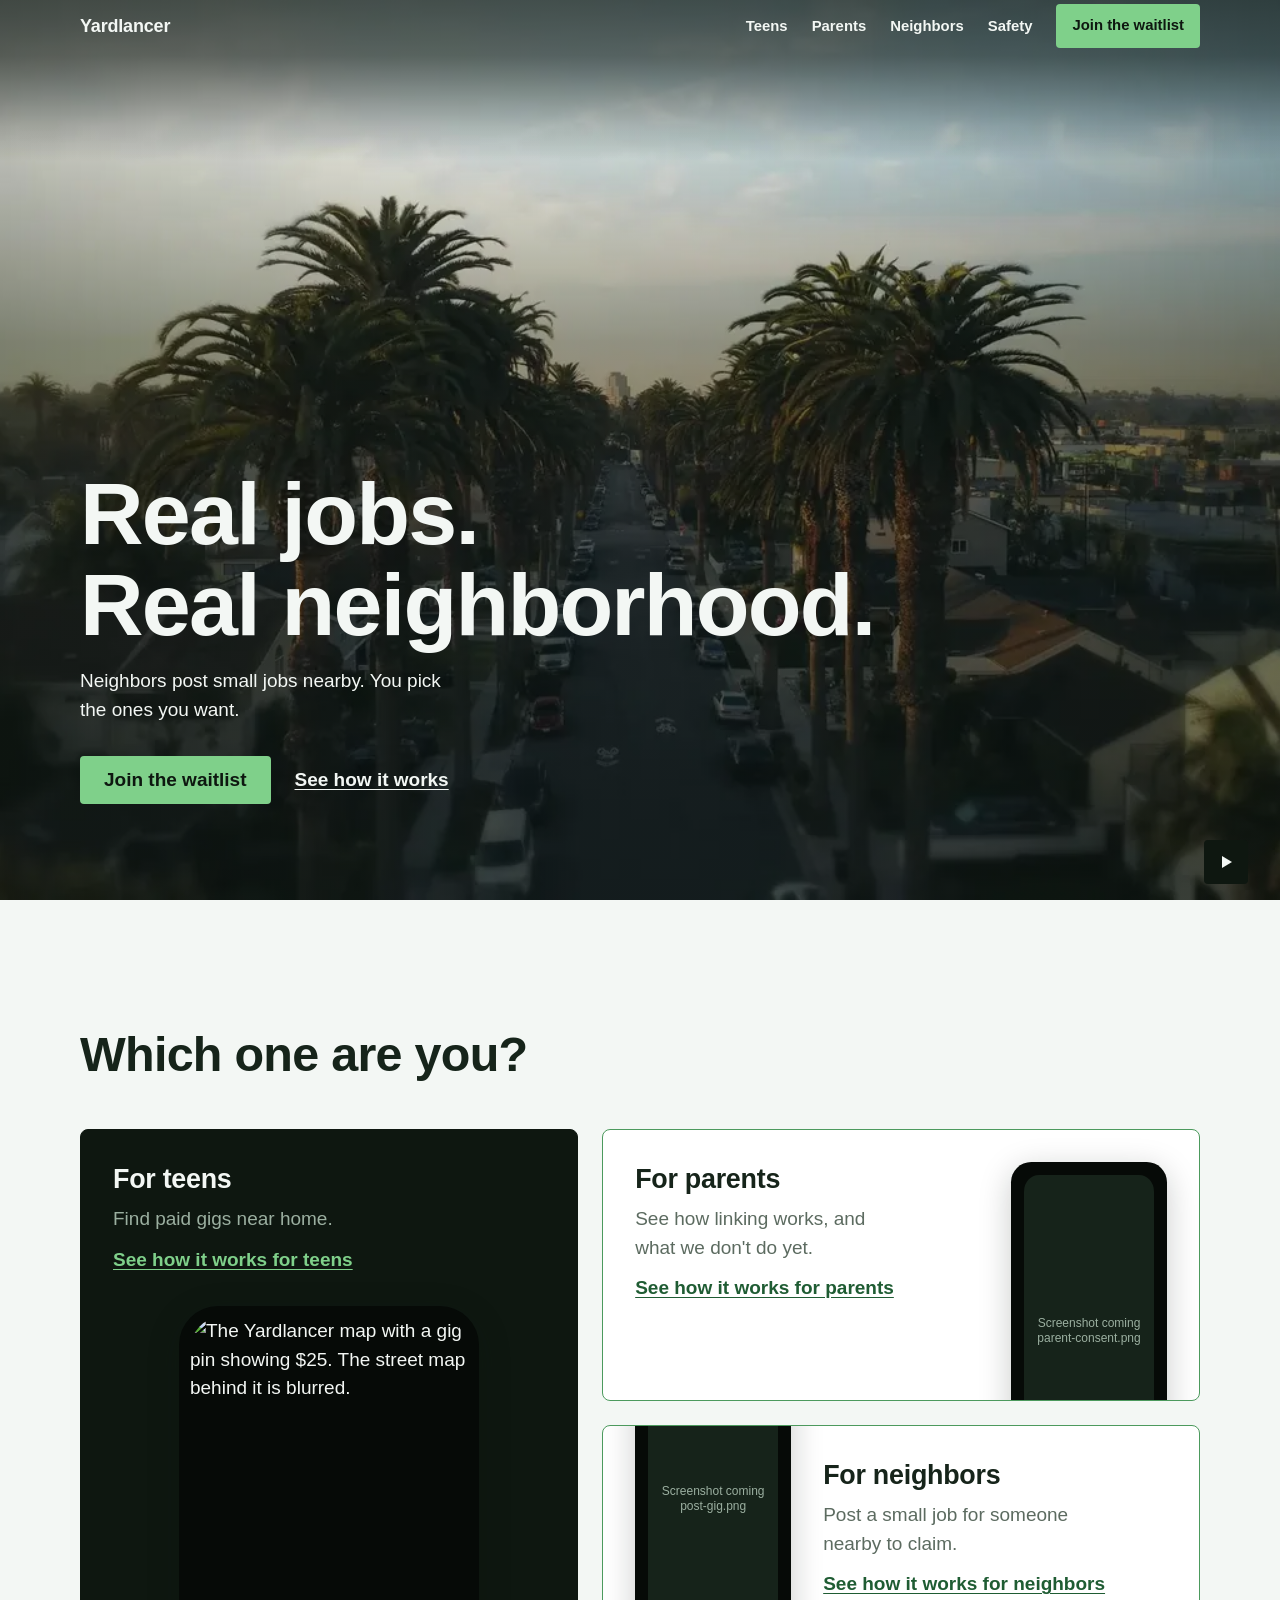
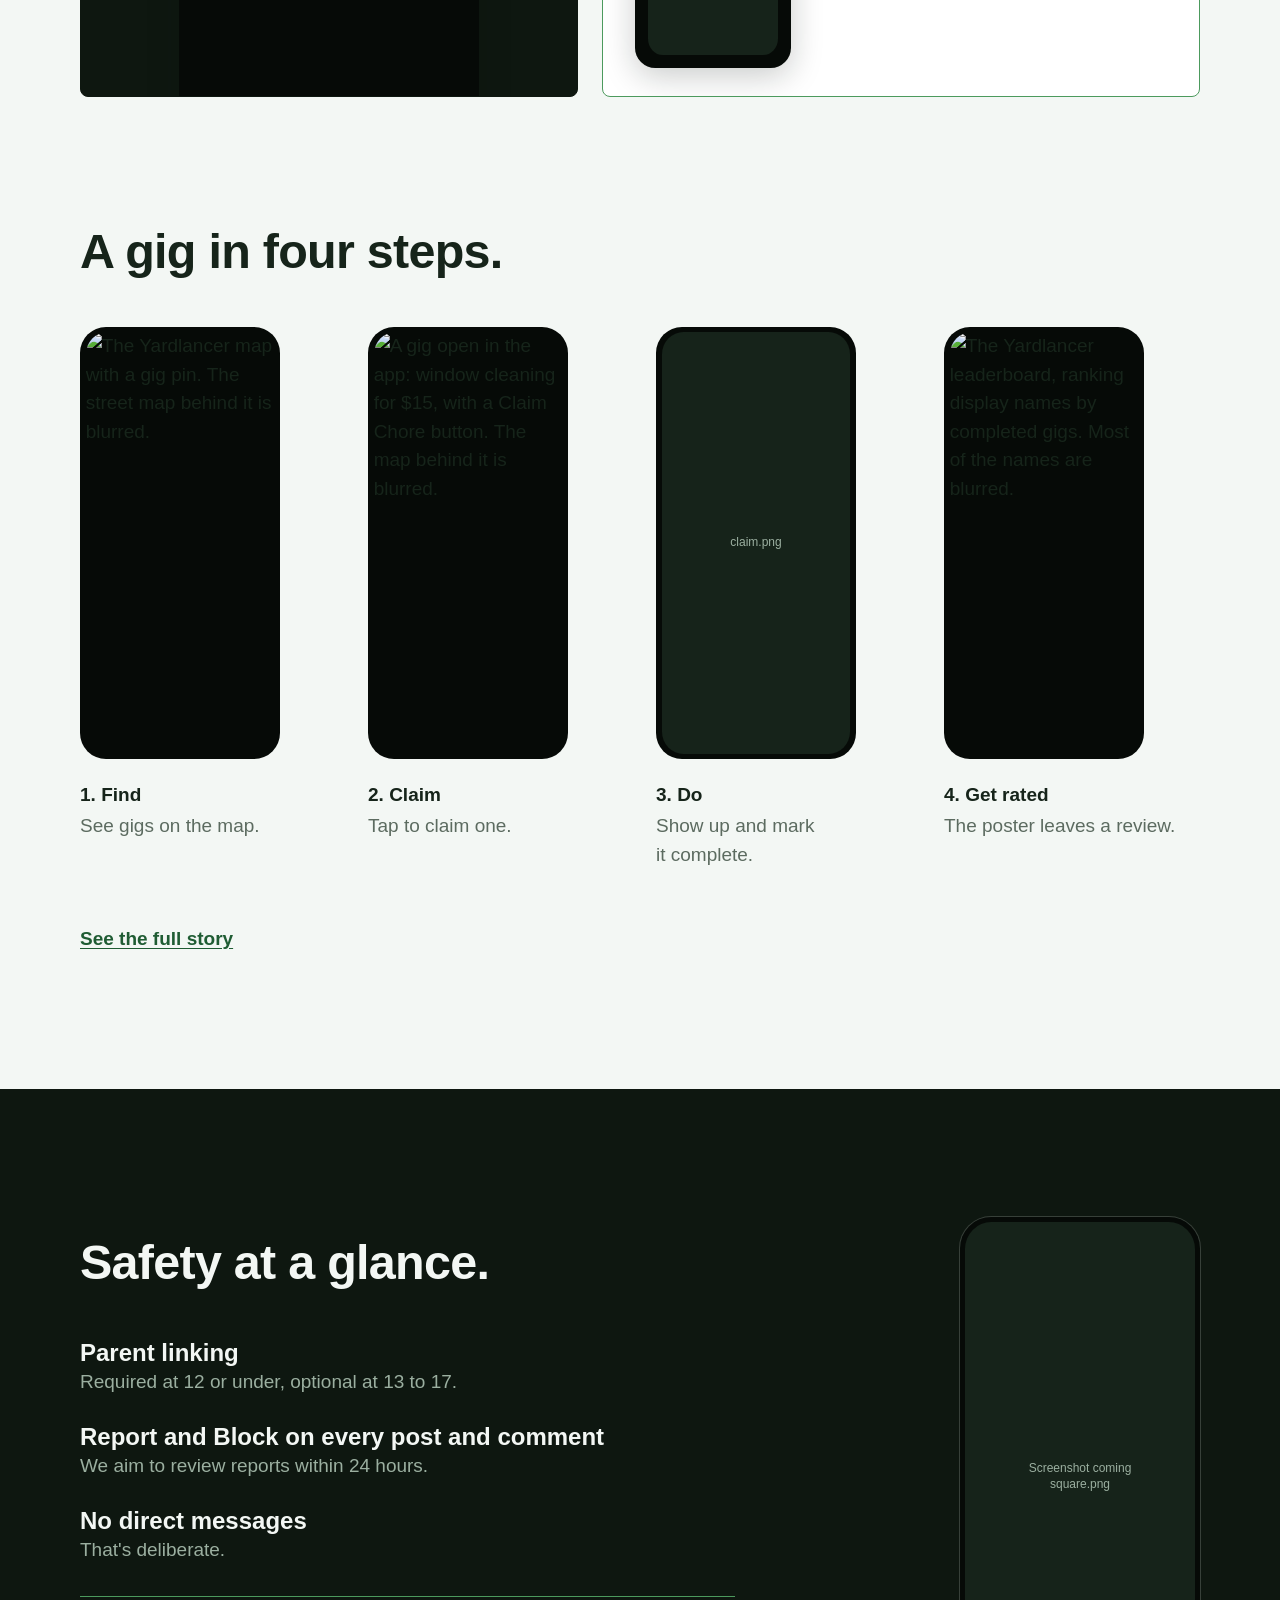
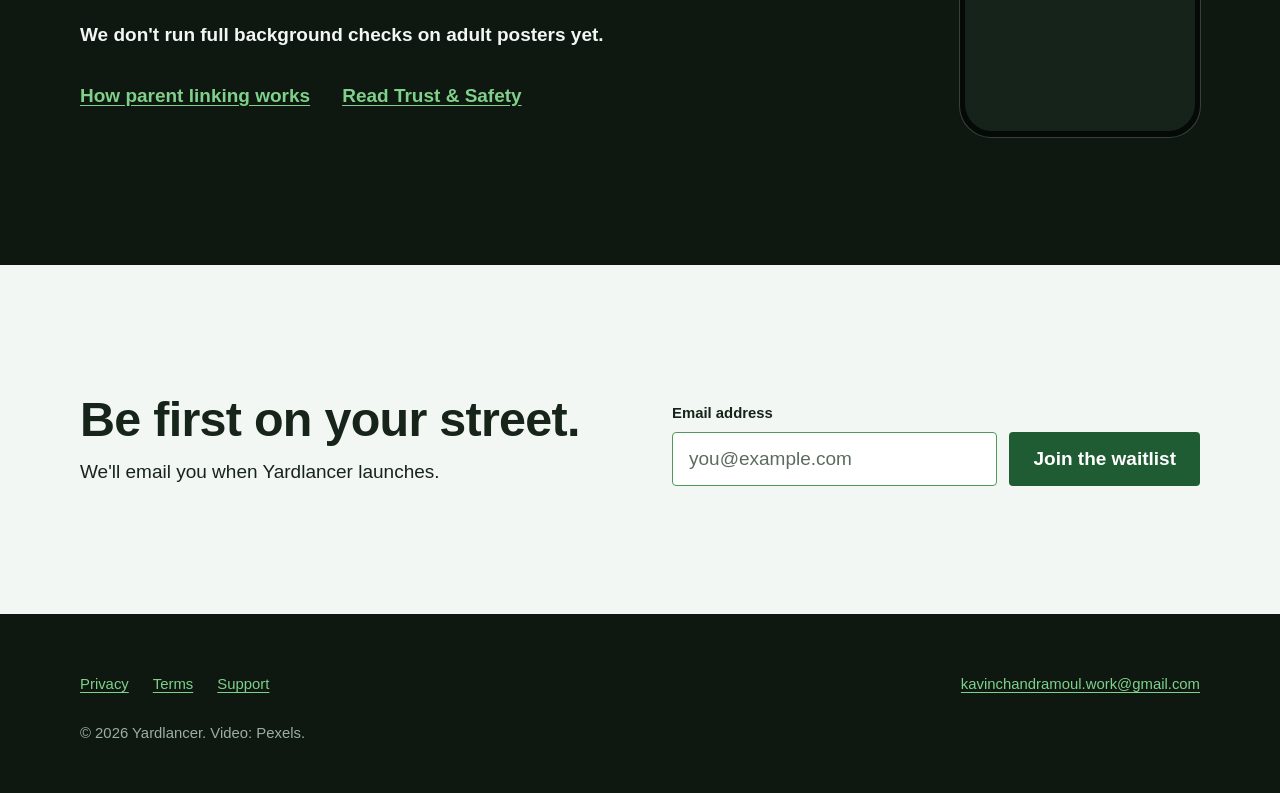
==== commit 80b7b944: "Build Teens, Parents and Neighbors, and move the document pages onto the shared design" ====
--- a/index.html
+++ b/index.html
@@ -116,7 +116,9 @@
             <div><h3>Find</h3><p>See gigs on the map.</p></div>
           </li>
           <li class="step">
-            <div class="phone"><div class="phone-empty" role="img" aria-label="Screenshot coming soon">gig-detail.png</div></div>
+            <div class="phone">
+              <picture><source type="image/webp" srcset="/assets/screens/gig-detail-480.webp 480w, /assets/screens/gig-detail-720.webp 720w" sizes="(min-width: 768px) 200px, 96px" /><img src="/assets/screens/gig-detail-720.jpg" width="720" height="1558" loading="lazy" decoding="async" alt="A gig open in the app: window cleaning for $15, with a Claim Chore button. The map behind it is blurred." /></picture>
+            </div>
             <div><h3>Claim</h3><p>Tap to claim one.</p></div>
           </li>
           <li class="step">
@@ -124,7 +126,9 @@
             <div><h3>Do</h3><p>Show up and mark it complete.</p></div>
           </li>
           <li class="step">
-            <div class="phone"><div class="phone-empty" role="img" aria-label="Screenshot coming soon">rated.png</div></div>
+            <div class="phone">
+              <picture><source type="image/webp" srcset="/assets/screens/rated-480.webp 480w, /assets/screens/rated-720.webp 720w" sizes="(min-width: 768px) 200px, 96px" /><img src="/assets/screens/rated-720.jpg" width="720" height="1558" loading="lazy" decoding="async" alt="The Yardlancer leaderboard, ranking display names by completed gigs. Most of the names are blurred." /></picture>
+            </div>
             <div><h3>Get rated</h3><p>The poster leaves a review.</p></div>
           </li>
         </ol>
--- a/style.css
+++ b/style.css
@@ -29,6 +29,7 @@
   --s128: 128px;
 
   --text-hero: clamp(2.75rem, 1.35rem + 5.6vw, 5.5rem);
+  --text-page: clamp(2.5rem, 1.7rem + 3.4vw, 4.5rem);
   --text-section: clamp(1.875rem, 1.35rem + 2.1vw, 3.25rem);
   --text-body: clamp(1.0625rem, 0.99rem + 0.3vw, 1.1875rem);
   --text-small: clamp(0.875rem, 0.85rem + 0.1vw, 0.9375rem);
@@ -69,6 +70,10 @@
 }
 
 body {
+  display: flex;
+  flex-direction: column;
+  min-height: 100vh;
+  min-height: 100svh;
   margin: 0;
   background: var(--mist);
   color: var(--ink);
@@ -82,6 +87,11 @@
   left: 0;
   right: 0;
   overflow: hidden;
+}
+
+/* A short page still ends on the footer, not on a strip of background. */
+main {
+  flex: 1 0 auto;
 }
 
 img,
@@ -132,6 +142,7 @@
 
 p {
   max-width: 62ch;
+  text-wrap: pretty;
 }
 
 a {
@@ -226,6 +237,7 @@
   position: sticky;
   top: 0;
   z-index: 20;
+  flex: none;
   height: var(--header);
   color: var(--mist);
 }
@@ -1032,7 +1044,607 @@
   }
 }
 
+/* Inner pages: the opening section */
+.intro {
+  overflow: hidden;
+  padding-top: var(--s64);
+}
+
+.intro-plain {
+  padding-bottom: var(--s96);
+}
+
+.intro-inner {
+  display: grid;
+  gap: var(--s48);
+}
+
+.intro h1 {
+  font-size: var(--text-page);
+  font-weight: 800;
+  line-height: 1.06;
+  letter-spacing: -0.02em;
+}
+
+.intro-plain h1 {
+  max-width: 18ch;
+}
+
+.intro-copy p {
+  margin-top: var(--s16);
+  color: var(--sage);
+}
+
+/* The section crops the phone, so it reads as rising out of the page. */
+.intro .phone {
+  --width: min(272px, 68vw);
+  width: var(--width);
+  margin-inline: auto;
+  margin-bottom: calc(var(--width) * -0.72);
+}
+
+@media (min-width: 768px) {
+  .intro-inner {
+    grid-template-columns: 1fr auto;
+    gap: var(--s64);
+    align-items: center;
+  }
+
+  .intro-plain .intro-inner {
+    grid-template-columns: 1fr;
+  }
+
+  .intro .phone {
+    --width: 300px;
+    margin-bottom: calc(var(--width) * -0.56);
+  }
+}
+
+@media (prefers-reduced-motion: no-preference) {
+  /* The failsafe shows the phone even if the script never arrives. */
+  .js .settle {
+    opacity: 0;
+    transform: translateY(var(--s12));
+    transition:
+      opacity 0.6s var(--ease),
+      transform 0.6s var(--ease);
+    animation: settle-failsafe 0s linear 3s forwards;
+  }
+
+  .js .settle.is-in {
+    opacity: 1;
+    transform: none;
+    animation: none;
+  }
+}
+
+@keyframes settle-failsafe {
+  to {
+    opacity: 1;
+    transform: none;
+  }
+}
+
+/* Shared blocks for the inner pages */
+.split {
+  display: grid;
+  grid-template-columns: minmax(0, 1fr);
+  gap: var(--s48);
+}
+
+.split p + p {
+  margin-top: var(--s16);
+}
+
+.split .section-title {
+  margin-bottom: var(--s24);
+}
+
+@media (min-width: 768px) {
+  .split {
+    grid-template-columns: repeat(2, minmax(0, 1fr));
+    gap: var(--s64);
+    align-items: center;
+  }
+}
+
+.split-phone {
+  width: 208px;
+  margin-inline: auto;
+}
+
+@media (min-width: 768px) {
+  .split-phone {
+    width: 272px;
+  }
+}
+
+.phone-pair {
+  display: flex;
+  justify-content: center;
+  gap: var(--s16);
+}
+
+.phone-pair .phone {
+  flex: 0 1 208px;
+  min-width: 0;
+}
+
+.phone-pair .phone:last-child {
+  margin-top: var(--s48);
+}
+
+/* Keeps lines short without moving the block off the page's left edge. */
+.narrow > * {
+  max-width: 720px;
+}
+
+.statements {
+  display: grid;
+  gap: var(--s24);
+}
+
+.statements li {
+  font-size: clamp(1.25rem, 1.1rem + 0.6vw, 1.625rem);
+  font-weight: 600;
+  line-height: 1.3;
+}
+
+.statements .quiet {
+  color: var(--sage);
+  font-size: var(--text-body);
+  font-weight: 400;
+  line-height: 1.5;
+}
+
+/* A real sequence, so these keep their numbers. */
+.numbered {
+  display: grid;
+  gap: var(--s24);
+  counter-reset: step;
+}
+
+.numbered li {
+  display: grid;
+  grid-template-columns: var(--s32) 1fr;
+  counter-increment: step;
+}
+
+.numbered li::before {
+  content: counter(step) ".";
+  color: var(--deep);
+  font-weight: 700;
+}
+
+.numbered + p {
+  margin-top: var(--s32);
+}
+
+@media (min-width: 1024px) {
+  .numbered-row {
+    grid-template-columns: repeat(3, 1fr);
+    gap: var(--s48);
+  }
+
+  .numbered-row li {
+    grid-template-columns: 1fr;
+    gap: var(--s8);
+    align-content: start;
+  }
+}
+
+/* Teens: the gig story. Stacked by default; the script pins it on wide screens. */
+.story-steps {
+  display: grid;
+  gap: var(--s48);
+  counter-reset: step;
+}
+
+.story-step {
+  display: grid;
+  grid-template-columns: minmax(0, 2fr) minmax(0, 3fr);
+  gap: var(--s24);
+  align-items: center;
+  counter-increment: step;
+}
+
+.story-step h3 {
+  font-size: clamp(1.375rem, 1.1rem + 1.1vw, 2.25rem);
+  letter-spacing: -0.01em;
+}
+
+.story-step h3::before {
+  content: counter(step) ". ";
+}
+
+.story-step p {
+  margin-top: var(--s8);
+  color: var(--stone);
+}
+
+.story-step .phone {
+  box-shadow: none;
+}
+
+.story-stage {
+  display: none;
+}
+
+@media (min-width: 768px) {
+  .story-steps {
+    grid-template-columns: 1fr 1fr;
+    gap: var(--s64);
+  }
+}
+
+.story.is-pinned {
+  display: grid;
+  grid-template-columns: minmax(0, 1fr) auto;
+  gap: var(--s64);
+  align-items: start;
+}
+
+.story.is-pinned .story-steps {
+  display: block;
+}
+
+.story.is-pinned .story-step {
+  display: flex;
+  align-items: center;
+  min-height: 72vh;
+}
+
+.story.is-pinned .story-step > .phone {
+  display: none;
+}
+
+.story.is-pinned .story-stage {
+  position: sticky;
+  top: calc(var(--header) + var(--s32));
+  display: block;
+  width: min(300px, calc((100vh - var(--header) - var(--s64)) * 0.462));
+}
+
+.story-screens {
+  position: relative;
+  width: 100%;
+  height: 100%;
+}
+
+.story-screen {
+  position: absolute;
+  inset: 0;
+  opacity: 0;
+  transition: opacity 0.3s var(--ease);
+}
+
+.story-screen.is-active {
+  opacity: 1;
+}
+
+/* Teens: "This is the job." */
+.job {
+  position: relative;
+  background: var(--evergreen);
+  color: var(--mist);
+}
+
+.job .clip {
+  width: 100%;
+  max-height: 100vh;
+  max-height: 100svh;
+  aspect-ratio: 9 / 16;
+}
+
+.job-scrim {
+  position: absolute;
+  inset: 0;
+  z-index: 1;
+  pointer-events: none;
+  /* Tuned by measuring the real frames, the same way as the Home hero. */
+  background: linear-gradient(to bottom, rgb(14 23 16 / 62%) 0, rgb(14 23 16 / 58%) 34%, rgb(14 23 16 / 0%) 64%);
+}
+
+.job-copy {
+  position: absolute;
+  top: 0;
+  left: 0;
+  right: 0;
+  z-index: 2;
+  padding-top: var(--s48);
+}
+
+.job-copy p {
+  margin-top: var(--s8);
+}
+
+@media (max-height: 500px) {
+  /* A landscape phone puts the line further down the clip, so the scrim goes even. */
+  .job-scrim {
+    background: rgb(14 23 16 / 60%);
+  }
+}
+
+@media (min-width: 768px) {
+  .job .clip {
+    aspect-ratio: 16 / 9;
+  }
+
+  .job-copy {
+    padding-top: var(--s64);
+  }
+}
+
+/* Parents: what we do, what we don't. The page's one bold moment. */
+.ledger {
+  display: grid;
+  gap: var(--s16);
+}
+
+.ledger-col {
+  padding: var(--s24);
+  border: 1px solid var(--line);
+  border-radius: var(--radius-card);
+  background: var(--paper);
+}
+
+.ledger-not {
+  border-color: var(--evergreen);
+  background: var(--evergreen);
+}
+
+.ledger h3 {
+  margin-bottom: var(--s16);
+  font-size: clamp(1.375rem, 1.2rem + 0.6vw, 1.75rem);
+  letter-spacing: -0.01em;
+}
+
+.ledger li {
+  padding-block: var(--s12);
+  border-top: 1px solid var(--line);
+  font-size: clamp(1.0625rem, 1rem + 0.3vw, 1.25rem);
+  line-height: 1.35;
+}
+
+.tips {
+  margin-top: var(--s48);
+}
+
+.tips h3 {
+  margin-bottom: var(--s8);
+}
+
+.tips li + li {
+  margin-top: var(--s4);
+}
+
+@media (min-width: 768px) {
+  .ledger {
+    grid-template-columns: 1fr 1fr;
+    gap: var(--s24);
+  }
+
+  .ledger-col {
+    padding: var(--s32);
+  }
+}
+
+/* Parents: questions */
+.draft-note {
+  display: inline-block;
+  margin-bottom: var(--s24);
+  padding: var(--s4) var(--s12);
+  border: 1px solid var(--stone);
+  border-radius: var(--radius-pill);
+  color: var(--stone);
+  font-size: var(--text-small);
+}
+
+.question {
+  border-top: 1px solid var(--line);
+}
+
+.question:last-of-type {
+  border-bottom: 1px solid var(--line);
+}
+
+.question summary {
+  display: flex;
+  align-items: center;
+  justify-content: space-between;
+  gap: var(--s16);
+  min-height: var(--s64);
+  padding-block: var(--s12);
+  font-weight: 700;
+  list-style: none;
+  cursor: pointer;
+}
+
+.question summary::-webkit-details-marker {
+  display: none;
+}
+
+.question summary::after {
+  content: "+";
+  flex: none;
+  color: var(--deep);
+  font-size: 1.5rem;
+  font-weight: 400;
+  line-height: 1;
+  transition: transform 0.25s var(--ease);
+}
+
+.question[open]:not(.is-closing) summary::after {
+  transform: rotate(45deg);
+}
+
+.answer {
+  padding-bottom: var(--s24);
+  color: var(--stone);
+}
+
+.question[open] .answer {
+  animation: answer-in 0.25s var(--ease) both;
+}
+
+.question.is-closing .answer {
+  animation: answer-out 0.25s var(--ease) both;
+}
+
+@keyframes answer-in {
+  from {
+    opacity: 0;
+    transform: translateY(calc(var(--s8) * -1));
+  }
+  to {
+    opacity: 1;
+    transform: none;
+  }
+}
+
+@keyframes answer-out {
+  to {
+    opacity: 0;
+    transform: translateY(calc(var(--s8) * -1));
+  }
+}
+
+/* Neighbors: the toggle. Real radio buttons drive it, so the keyboard and screen
+   readers work without any script, and each one is described by its own text. */
+.tier {
+  position: relative;
+  display: grid;
+  gap: var(--s24);
+}
+
+.tier-input {
+  position: absolute;
+  width: 1px;
+  height: 1px;
+  opacity: 0;
+}
+
+.tier-options {
+  display: grid;
+  grid-template-columns: 1fr 1fr;
+  gap: var(--s4);
+  width: min(100%, 360px);
+  padding: var(--s4);
+  border: 1px solid var(--line);
+  border-radius: var(--radius-pill);
+  background: var(--paper);
+}
+
+.tier-options label {
+  display: flex;
+  align-items: center;
+  justify-content: center;
+  min-height: var(--s48);
+  padding-inline: var(--s16);
+  border-radius: var(--radius-pill);
+  font-weight: 700;
+  cursor: pointer;
+}
+
+#tier-quick:checked ~ .tier-options [for="tier-quick"] {
+  background: var(--deep);
+  color: var(--paper);
+}
+
+#tier-premium:checked ~ .tier-options [for="tier-premium"] {
+  background: var(--evergreen);
+  color: var(--sun);
+}
+
+#tier-quick:focus-visible ~ .tier-options [for="tier-quick"],
+#tier-premium:focus-visible ~ .tier-options [for="tier-premium"] {
+  outline: 2px solid var(--deep);
+  outline-offset: 2px;
+}
+
+.tier-texts,
+.tier-phones {
+  display: grid;
+}
+
+.tier-texts > *,
+.tier-phones > * {
+  grid-area: 1 / 1;
+  opacity: 0;
+  visibility: hidden;
+  transition:
+    opacity 0.25s var(--ease),
+    visibility 0s linear 0.25s;
+}
+
+#tier-quick:checked ~ .tier-texts .is-quick,
+#tier-quick:checked ~ .tier-phones .is-quick,
+#tier-premium:checked ~ .tier-texts .is-premium,
+#tier-premium:checked ~ .tier-phones .is-premium {
+  opacity: 1;
+  visibility: visible;
+  transition-delay: 0s;
+}
+
+.tier-texts p {
+  font-size: clamp(1.375rem, 1.1rem + 1.1vw, 2.25rem);
+  font-weight: 600;
+  line-height: 1.25;
+  letter-spacing: -0.01em;
+}
+
+.tier-phones .phone {
+  width: 208px;
+  margin-inline: auto;
+}
+
+@media (min-width: 768px) {
+  .tier {
+    grid-template-columns: 1fr 1fr;
+    grid-template-rows: 1fr auto auto 1fr;
+    gap: var(--s24) var(--s64);
+  }
+
+  .tier-options {
+    grid-row: 2;
+  }
+
+  .tier-texts {
+    grid-row: 3;
+  }
+
+  .tier-phones {
+    grid-column: 2;
+    grid-row: 1 / 5;
+  }
+
+  .tier-phones .phone {
+    width: 272px;
+  }
+}
+
 /* Document pages: Trust, Privacy, Terms, Support */
+.doc-wrap {
+  max-width: calc(720px + var(--gutter) * 2);
+}
+
+.doc-head {
+  padding-block: var(--s64);
+}
+
+.doc-head .draft-badge {
+  margin-block: var(--s16) 0;
+  color: var(--lawn);
+}
+
+.doc-body {
+  padding-block: var(--s48) var(--s96);
+}
+
+.doc-body > .doc-heading:first-child {
+  margin-top: 0;
+}
+
 .doc-title {
   font-size: var(--text-section);
   font-weight: 700;
@@ -1075,6 +1687,12 @@
   overflow-wrap: anywhere;
 }
 
+.support-card .support-email {
+  display: inline-flex;
+  align-items: center;
+  min-height: 44px;
+}
+
 /* Calm mode: nothing moves, everything still reads. */
 @media (prefers-reduced-motion: reduce) {
   *,
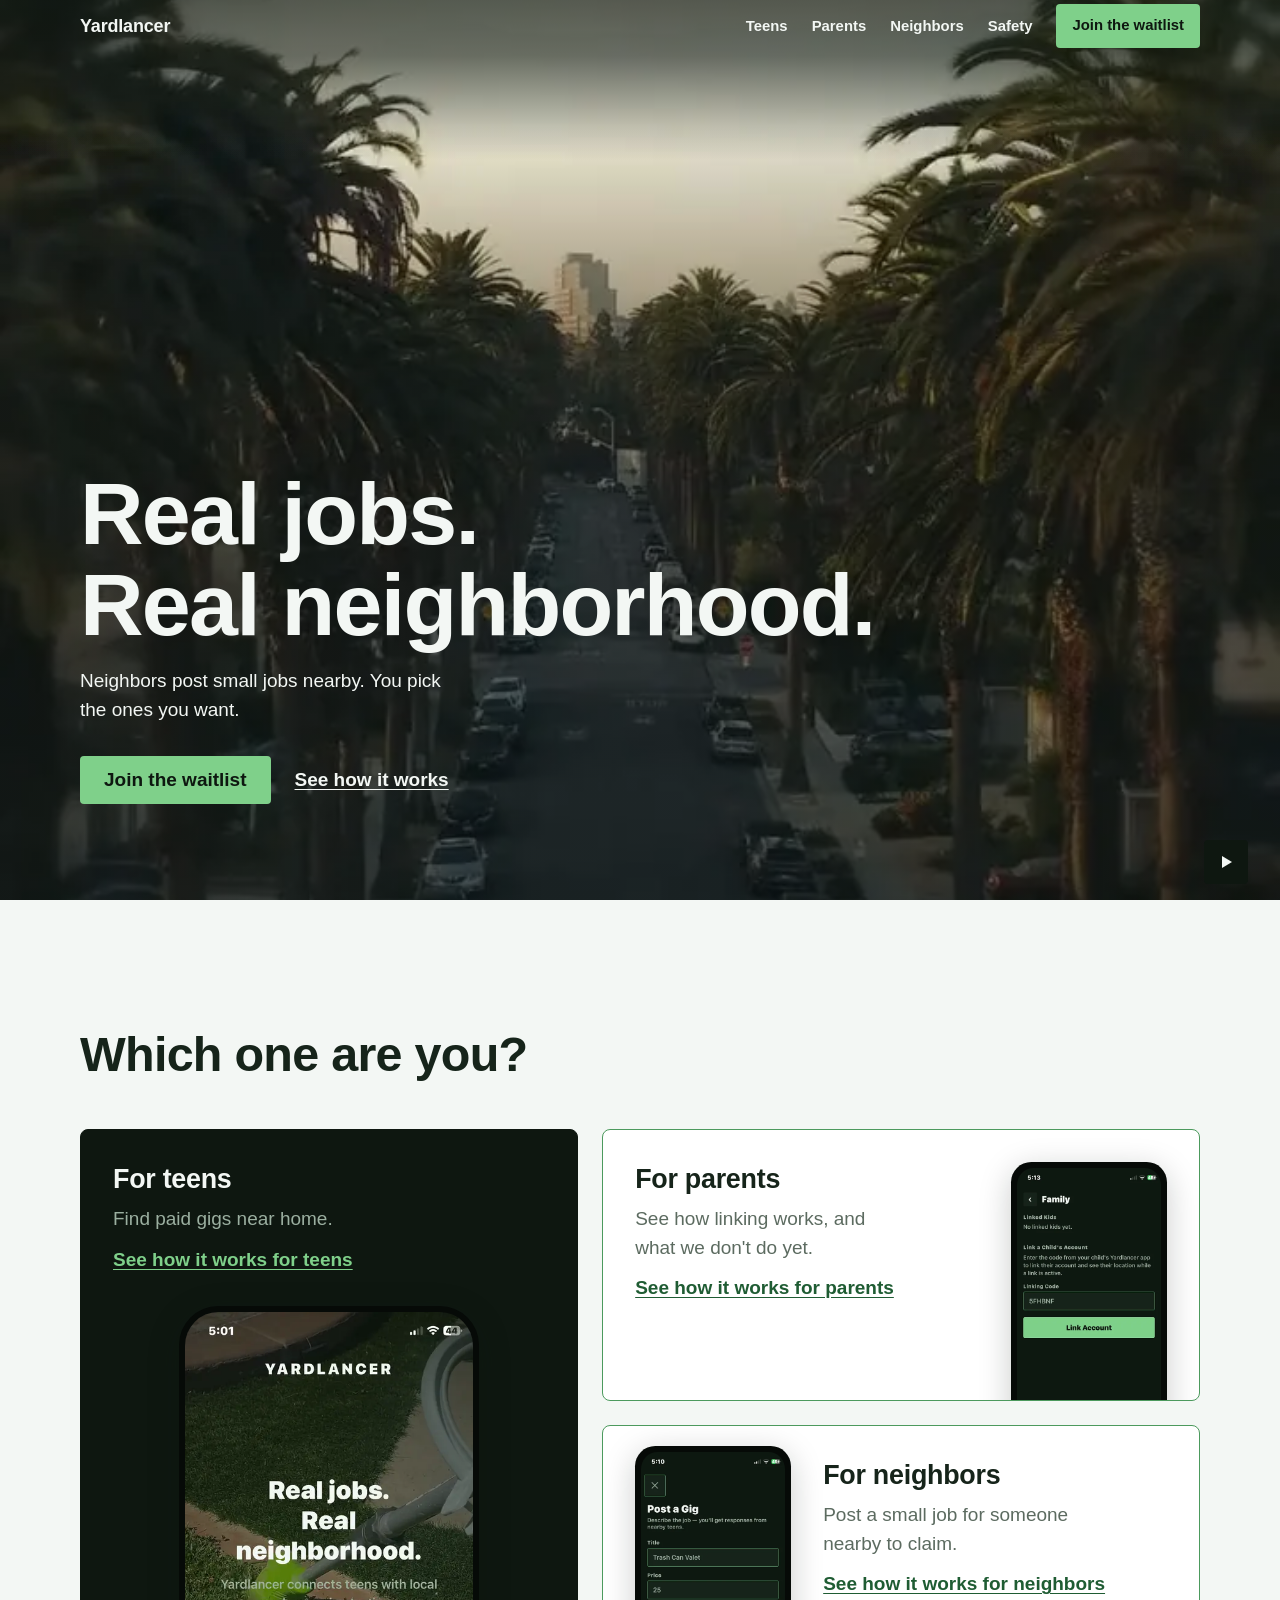
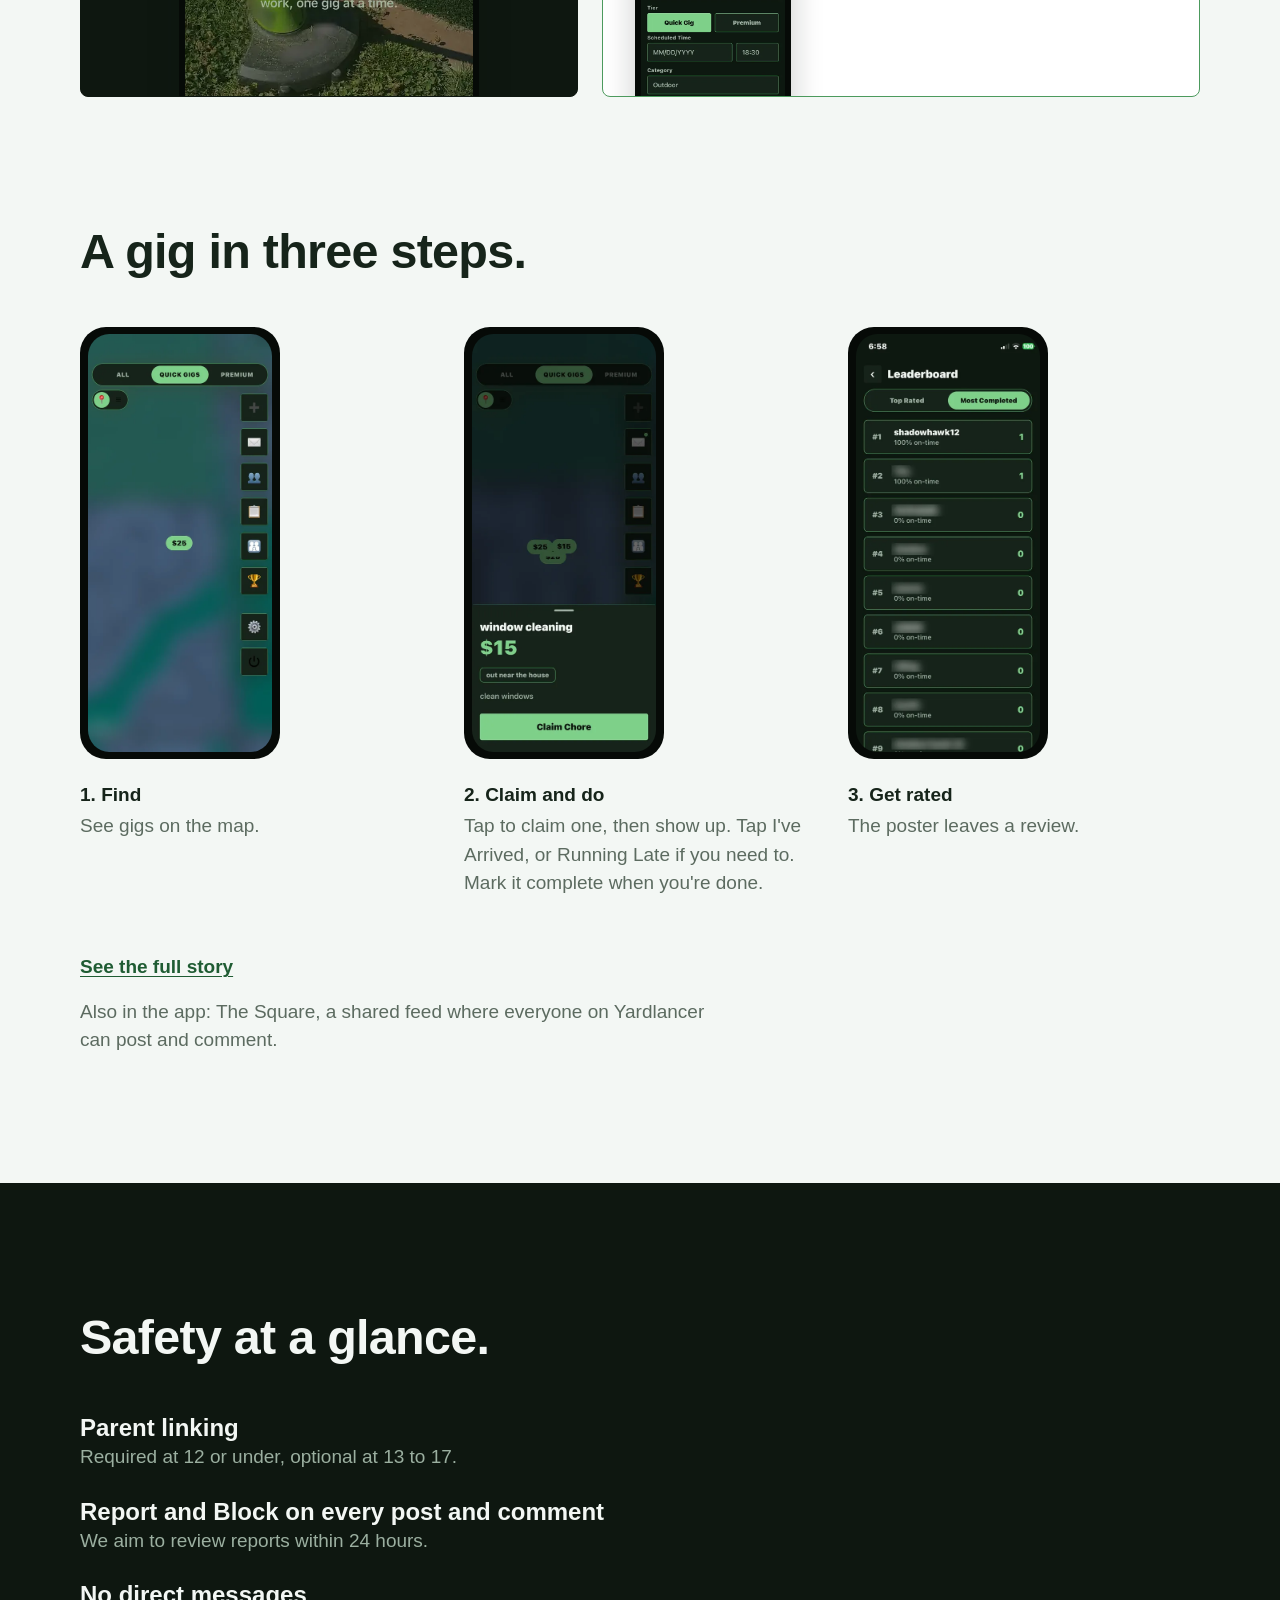
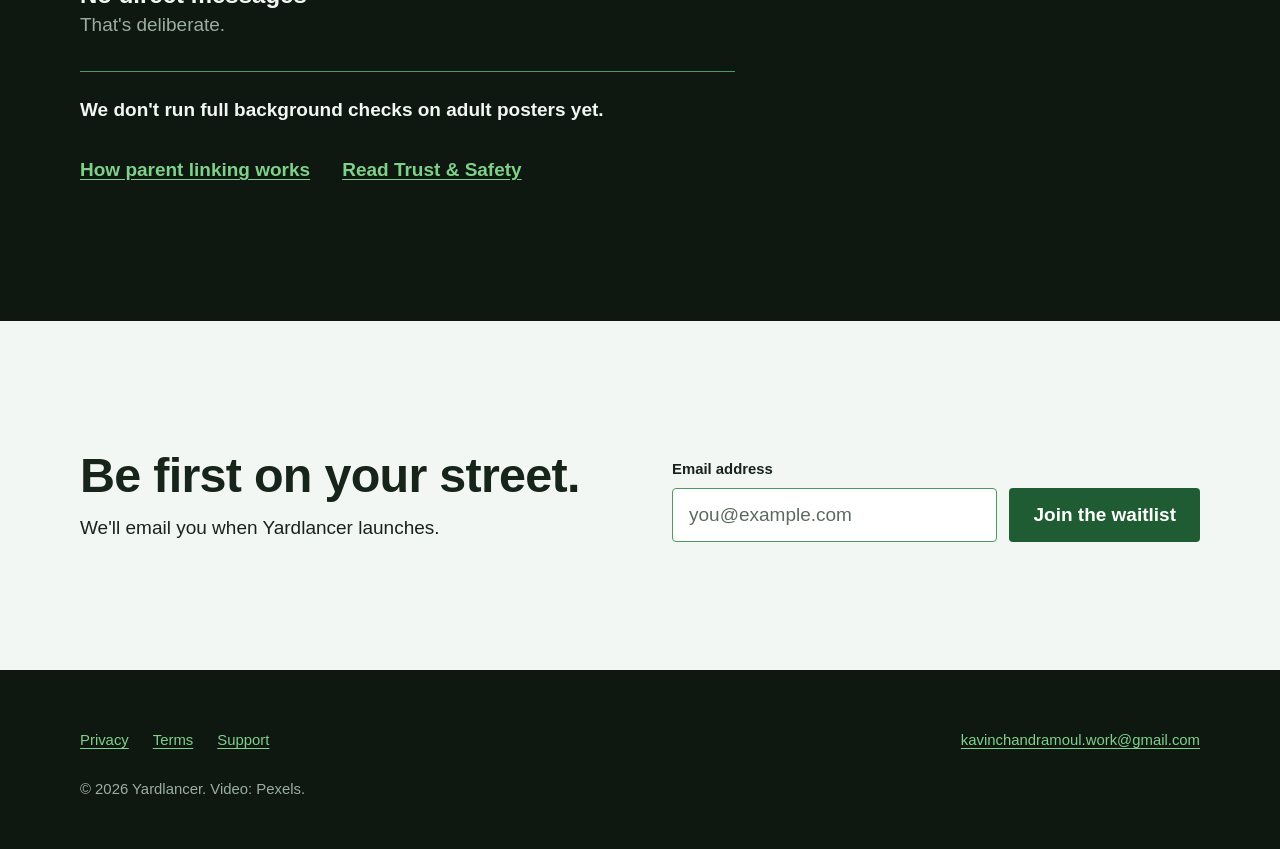
==== commit cd4d562f: "Add the app screens, merge Claim and Do, and finish the page wording" ====
--- a/index.html
+++ b/index.html
@@ -86,20 +86,20 @@
             <p>Find paid gigs near home.</p>
             <span class="door-go">See how it works for teens</span>
             <div class="phone">
-              <picture><source type="image/webp" srcset="/assets/screens/map-480.webp 480w, /assets/screens/map-720.webp 720w" sizes="(min-width: 768px) 300px, 50vw" /><img src="/assets/screens/map-720.jpg" width="720" height="1558" loading="lazy" decoding="async" alt="The Yardlancer map with a gig pin showing $25. The street map behind it is blurred." /></picture>
+              <picture><source type="image/webp" srcset="/assets/screens/welcome-480.webp 480w, /assets/screens/welcome-720.webp 720w" sizes="(min-width: 1024px) 288px, (min-width: 768px) 228px, (min-width: 454px) 188px, calc(49.6vw - 37px)" /><img src="/assets/screens/welcome-720.jpg" width="720" height="1558" loading="lazy" decoding="async" alt="The Yardlancer welcome screen, with the headline Real jobs. Real neighborhood. and buttons for Find Gigs and Post a Gig." /></picture>
             </div>
           </a>
           <a class="door door-parents" href="/parents/">
             <h3>For parents</h3>
             <p>See how linking works, and what we don't do yet.</p>
             <span class="door-go">See how it works for parents</span>
-            <div class="phone"><div class="phone-empty" role="img" aria-label="Screenshot coming soon">Screenshot coming<br />parent-consent.png</div></div>
+            <div class="phone"><picture><source type="image/webp" srcset="/assets/screens/family-link-480.webp 480w, /assets/screens/family-link-720.webp 720w" sizes="(min-width: 1024px) 144px, (min-width: 768px) 168px, (min-width: 454px) 188px, calc(49.6vw - 37px)" /><img src="/assets/screens/family-link-720.jpg" width="720" height="1558" loading="lazy" decoding="async" alt="The Family screen in the Yardlancer app, with a field for entering a linking code." /></picture></div>
           </a>
           <a class="door door-neighbors" href="/neighbors/">
             <h3>For neighbors</h3>
             <p>Post a small job for someone nearby to claim.</p>
             <span class="door-go">See how it works for neighbors</span>
-            <div class="phone"><div class="phone-empty" role="img" aria-label="Screenshot coming soon">Screenshot coming<br />post-gig.png</div></div>
+            <div class="phone"><picture><source type="image/webp" srcset="/assets/screens/post-gig-480.webp 480w, /assets/screens/post-gig-720.webp 720w" sizes="(min-width: 1024px) 144px, (min-width: 768px) 168px, (min-width: 454px) 188px, calc(49.6vw - 37px)" /><img src="/assets/screens/post-gig-720.jpg" width="720" height="1558" loading="lazy" decoding="async" alt="The Post a Gig form in the Yardlancer app, with fields for title, price, tier, time, category and description." /></picture></div>
           </a>
         </div>
       </div>
@@ -107,7 +107,7 @@
 
     <section class="section" id="how" aria-labelledby="how-title">
       <div class="wrap">
-        <h2 class="section-title" id="how-title">A gig in four steps.</h2>
+        <h2 class="section-title" id="how-title">A gig in three steps.</h2>
         <ol class="steps">
           <li class="step">
             <div class="phone">
@@ -119,11 +119,7 @@
             <div class="phone">
               <picture><source type="image/webp" srcset="/assets/screens/gig-detail-480.webp 480w, /assets/screens/gig-detail-720.webp 720w" sizes="(min-width: 768px) 200px, 96px" /><img src="/assets/screens/gig-detail-720.jpg" width="720" height="1558" loading="lazy" decoding="async" alt="A gig open in the app: window cleaning for $15, with a Claim Chore button. The map behind it is blurred." /></picture>
             </div>
-            <div><h3>Claim</h3><p>Tap to claim one.</p></div>
-          </li>
-          <li class="step">
-            <div class="phone"><div class="phone-empty" role="img" aria-label="Screenshot coming soon">claim.png</div></div>
-            <div><h3>Do</h3><p>Show up and mark it complete.</p></div>
+            <div><h3>Claim and do</h3><p>Tap to claim one, then show up. Tap I've Arrived, or Running Late if you need to. Mark it complete when you're done.</p></div>
           </li>
           <li class="step">
             <div class="phone">
@@ -133,11 +129,12 @@
           </li>
         </ol>
         <p class="steps-more"><a href="/teens/">See the full story</a></p>
+        <p class="steps-also">Also in the app: The Square, a shared feed where everyone on Yardlancer can post and comment.</p>
       </div>
     </section>
 
     <section class="section on-dark" aria-labelledby="safety-title">
-      <div class="wrap safety">
+      <div class="wrap narrow">
         <div>
           <h2 class="section-title" id="safety-title">Safety at a glance.</h2>
           <ul class="facts">
@@ -151,7 +148,6 @@
             <a href="/trust/">Read Trust &amp; Safety</a>
           </div>
         </div>
-        <div class="phone"><div class="phone-empty" role="img" aria-label="Screenshot coming soon">Screenshot coming<br />square.png</div></div>
       </div>
     </section>
 
--- a/style.css
+++ b/style.css
@@ -594,6 +594,14 @@
   }
 }
 
+/* "neighborhood." is one long word. Below 360px it wouldn't fit the line at the
+   usual size, and it would push the whole page sideways. */
+@media (max-width: 359px) {
+  .hero h1 {
+    font-size: 2.375rem;
+  }
+}
+
 /* Home: three doors */
 .doors {
   display: flex;
@@ -648,9 +656,12 @@
   outline-offset: -4px;
 }
 
+/* Padding is fixed here: a percentage would resolve against the card, not the
+   phone, and the extra frame would crop the sides of the screen. */
 .door .phone {
   position: absolute;
   width: 62%;
+  padding: 6px;
   box-shadow: 0 var(--s8) var(--s32) rgb(14 23 16 / 22%);
 }
 
@@ -675,19 +686,32 @@
   color: var(--sage);
 }
 
+/* These two phones are anchored by their own height, so the card cuts the screen
+   at the same row at any width: on Teens in the photo below the words, on
+   Neighbors in the gap between two rows of the form. */
 .door-teens .phone {
-  left: 19%;
-  top: 176px;
-}
-
+  left: 0;
+  right: 0;
+  top: 100%;
+  max-width: 200px;
+  margin-inline: auto;
+  transform: translateY(-75%);
+}
+
+/* The whole phone stays inside this card, so no word on the Family screen is cut.
+   Its width is capped so the card's bottom edge falls below the screen's last
+   button, in the part of the screen that's empty. */
 .door-parents .phone {
-  right: -8%;
+  right: var(--s24);
   top: 208px;
+  max-width: 200px;
 }
 
 .door-neighbors .phone {
-  left: -8%;
-  top: 208px;
+  left: var(--s24);
+  top: 100%;
+  max-width: 200px;
+  transform: translateY(-64.6%);
 }
 
 @media (min-width: 768px) {
@@ -715,19 +739,19 @@
     right: var(--s64);
     top: var(--s32);
     width: 240px;
-  }
-
-  .door-parents .phone,
-  .door-neighbors .phone {
+    max-width: none;
+    transform: none;
+  }
+
+  .door-parents .phone {
     top: 224px;
-  }
-
-  .door-parents .phone {
     right: var(--s32);
+    width: 180px;
   }
 
   .door-neighbors .phone {
     left: var(--s32);
+    width: 180px;
   }
 }
 
@@ -782,7 +806,8 @@
 
   .door-neighbors .phone {
     left: var(--s32);
-    top: -96px;
+    top: 20px;
+    transform: none;
   }
 }
 
@@ -796,7 +821,7 @@
   }
 }
 
-/* Home: a gig in four steps. A real sequence, so the numbers stay. */
+/* Home: a gig in three steps. A real sequence, so the numbers stay. */
 .steps {
   display: grid;
   gap: var(--s24);
@@ -835,9 +860,14 @@
   font-weight: 600;
 }
 
+.steps-also {
+  margin-top: var(--s8);
+  color: var(--stone);
+}
+
 @media (min-width: 768px) {
   .steps {
-    grid-template-columns: repeat(4, 1fr);
+    grid-template-columns: repeat(3, 1fr);
     gap: var(--s32);
   }
 
@@ -853,11 +883,6 @@
 }
 
 /* Home: safety at a glance */
-.safety {
-  display: grid;
-  gap: var(--s48);
-}
-
 .facts {
   display: grid;
   gap: var(--s24);
@@ -892,23 +917,6 @@
   align-items: center;
   min-height: 44px;
   font-weight: 600;
-}
-
-.safety .phone {
-  width: 168px;
-  margin-inline: auto;
-}
-
-@media (min-width: 768px) {
-  .safety {
-    grid-template-columns: 1fr 240px;
-    gap: var(--s64);
-    align-items: center;
-  }
-
-  .safety .phone {
-    width: 100%;
-  }
 }
 
 /* Waitlist block: the ids, classes and field name are what waitlist.js needs. */
@@ -1159,21 +1167,6 @@
   }
 }
 
-.phone-pair {
-  display: flex;
-  justify-content: center;
-  gap: var(--s16);
-}
-
-.phone-pair .phone {
-  flex: 0 1 208px;
-  min-width: 0;
-}
-
-.phone-pair .phone:last-child {
-  margin-top: var(--s48);
-}
-
 /* Keeps lines short without moving the block off the page's left edge. */
 .narrow > * {
   max-width: 720px;
@@ -1430,16 +1423,6 @@
 }
 
 /* Parents: questions */
-.draft-note {
-  display: inline-block;
-  margin-bottom: var(--s24);
-  padding: var(--s4) var(--s12);
-  border: 1px solid var(--stone);
-  border-radius: var(--radius-pill);
-  color: var(--stone);
-  font-size: var(--text-small);
-}
-
 .question {
   border-top: 1px solid var(--line);
 }
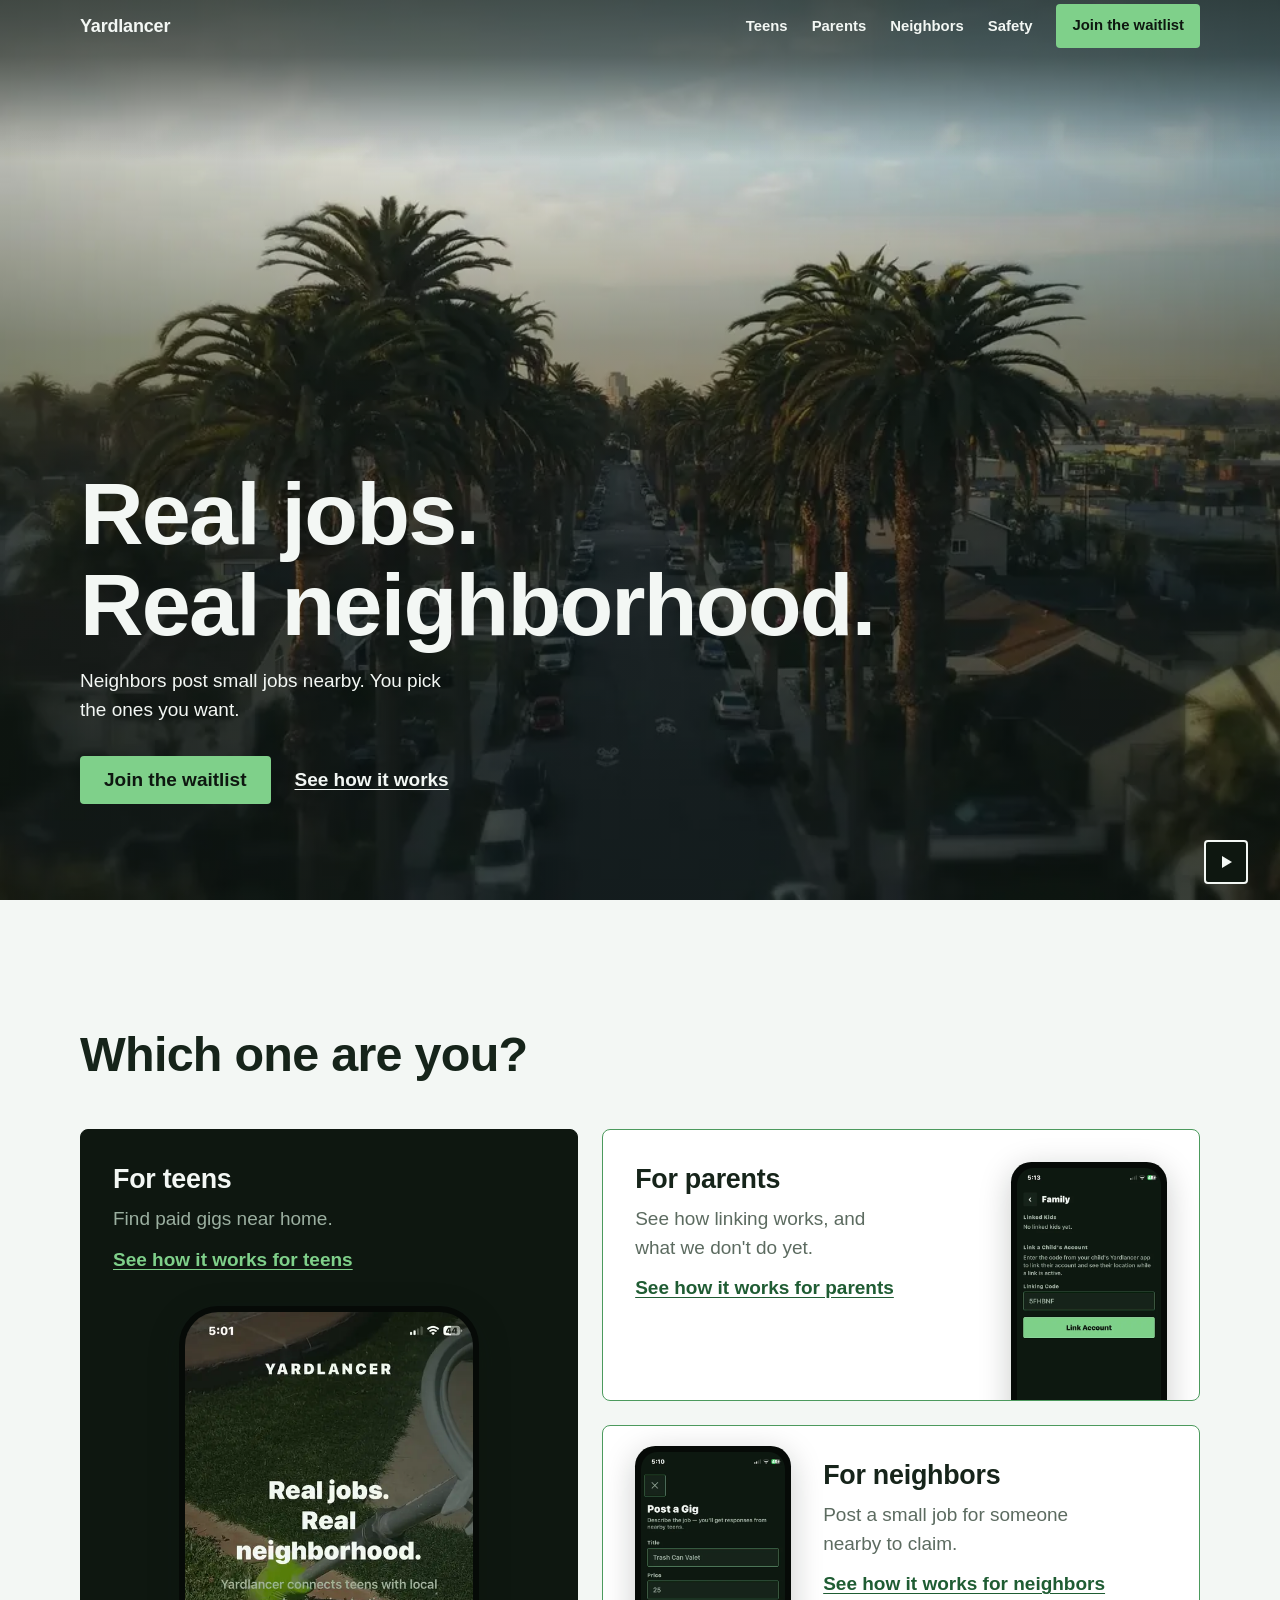
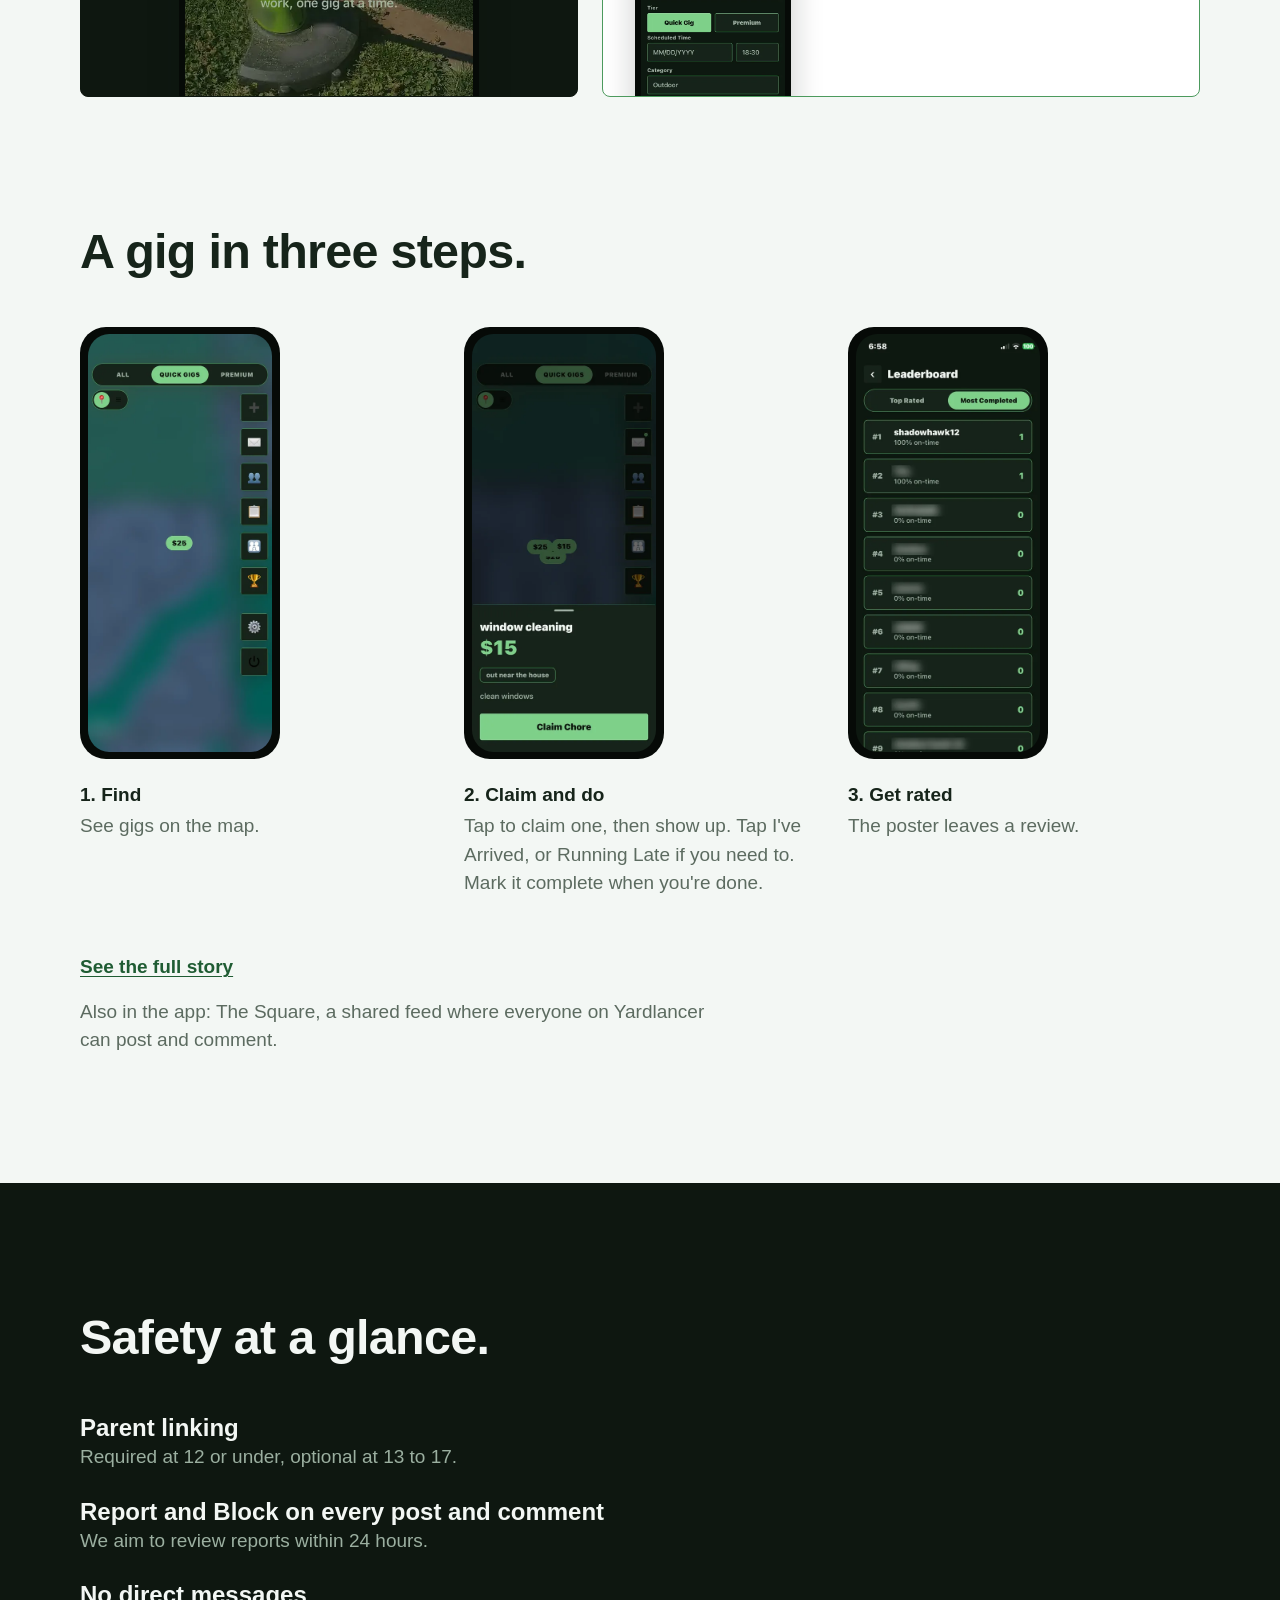
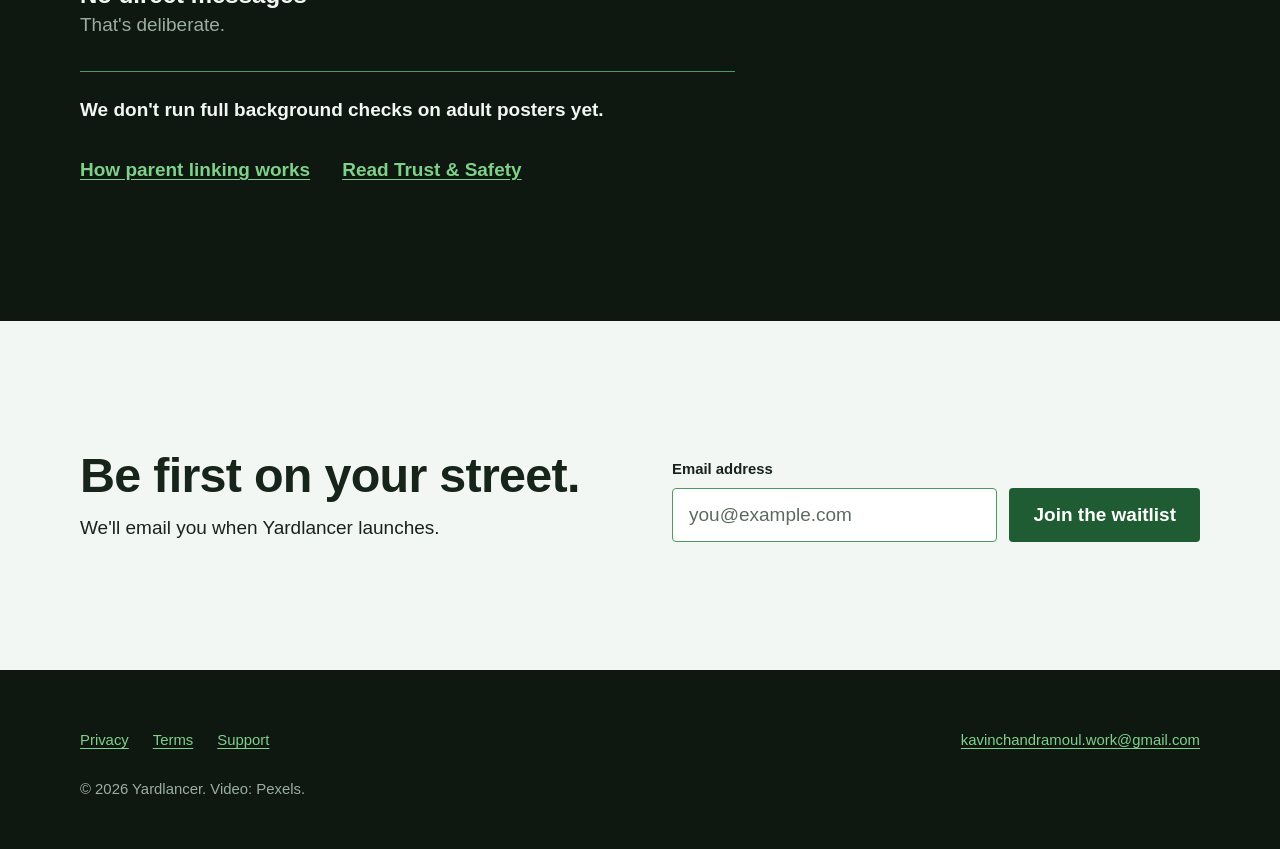
==== commit ca128940: "Say the Sacramento area in the launch line, not Folsom The page descriptions and share tags on Home," ====
--- a/index.html
+++ b/index.html
@@ -4,7 +4,7 @@
   <meta charset="utf-8" />
   <meta name="viewport" content="width=device-width, initial-scale=1" />
   <title>Yardlancer: real jobs in your neighborhood</title>
-  <meta name="description" content="Neighbors post small jobs nearby. You pick the ones you want. Yardlancer is launching in Folsom, California." />
+  <meta name="description" content="Neighbors post small jobs nearby. You pick the ones you want. Yardlancer is launching in the Sacramento area, California." />
   <meta name="theme-color" content="#0E1710" />
   <link rel="canonical" href="https://yardlancer.com/" />
   <meta property="og:type" content="website" />
--- a/style.css
+++ b/style.css
@@ -399,8 +399,9 @@
   }
 }
 
-/* Video component: the poster is plain HTML, so it shows instantly and stays
-   as the whole picture with reduced motion. The script adds the video on top. */
+/* Video component: the poster is plain HTML, so it shows instantly. With reduced
+   motion it stays up until the visitor presses play. The script adds the video
+   and its button on top. */
 .clip {
   position: relative;
   overflow: hidden;
@@ -425,6 +426,7 @@
   opacity: 1;
 }
 
+/* A dark fill with a light edge, so it reads on any picture behind it. */
 .clip-toggle {
   --focus: var(--lawn);
   position: absolute;
@@ -437,11 +439,16 @@
   width: 44px;
   height: 44px;
   padding: 0;
-  border: 0;
+  border: 2px solid var(--mist);
   border-radius: var(--radius-control);
   background: var(--evergreen);
   color: var(--mist);
   cursor: pointer;
+}
+
+/* The dark gap keeps the green focus ring readable on a pale picture. */
+.clip-toggle:focus-visible {
+  box-shadow: 0 0 0 2px var(--evergreen);
 }
 
 /* Phone frame: a plain CSS outline for real screenshots. Radii are percentages
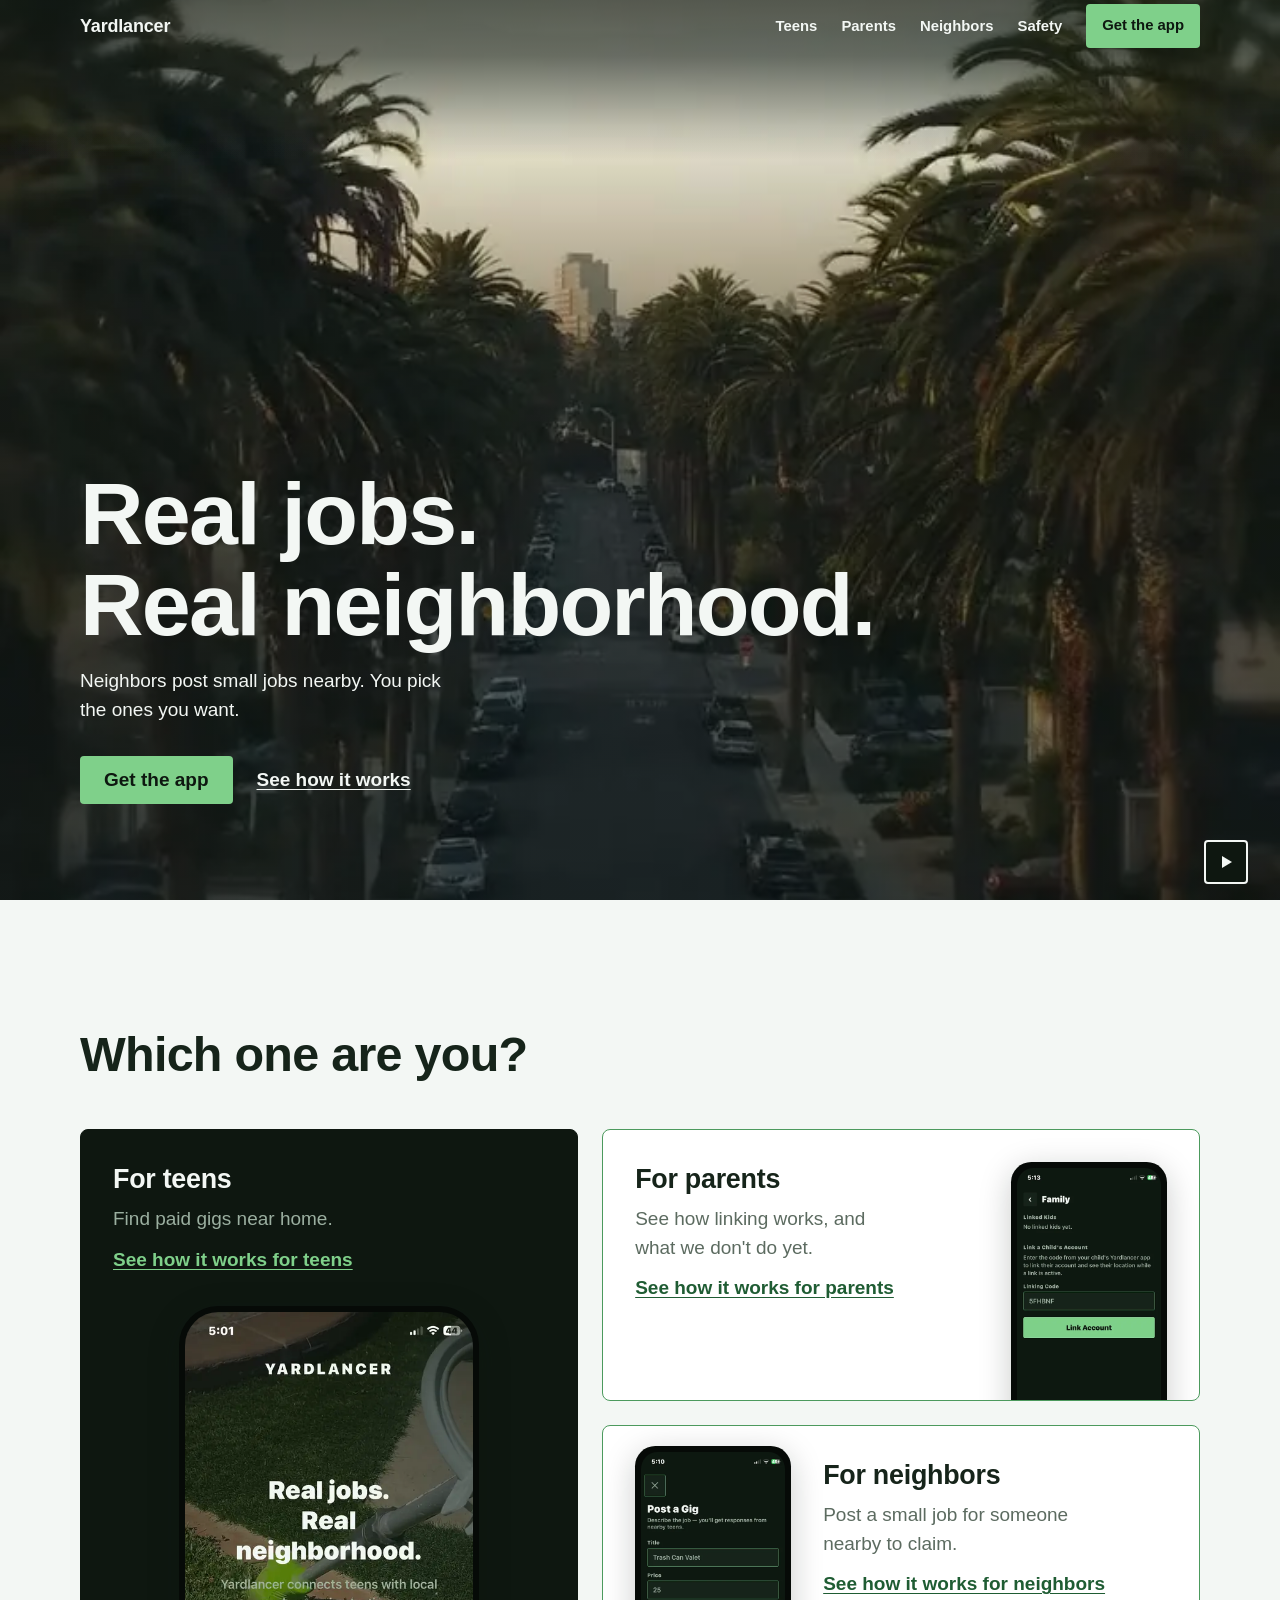
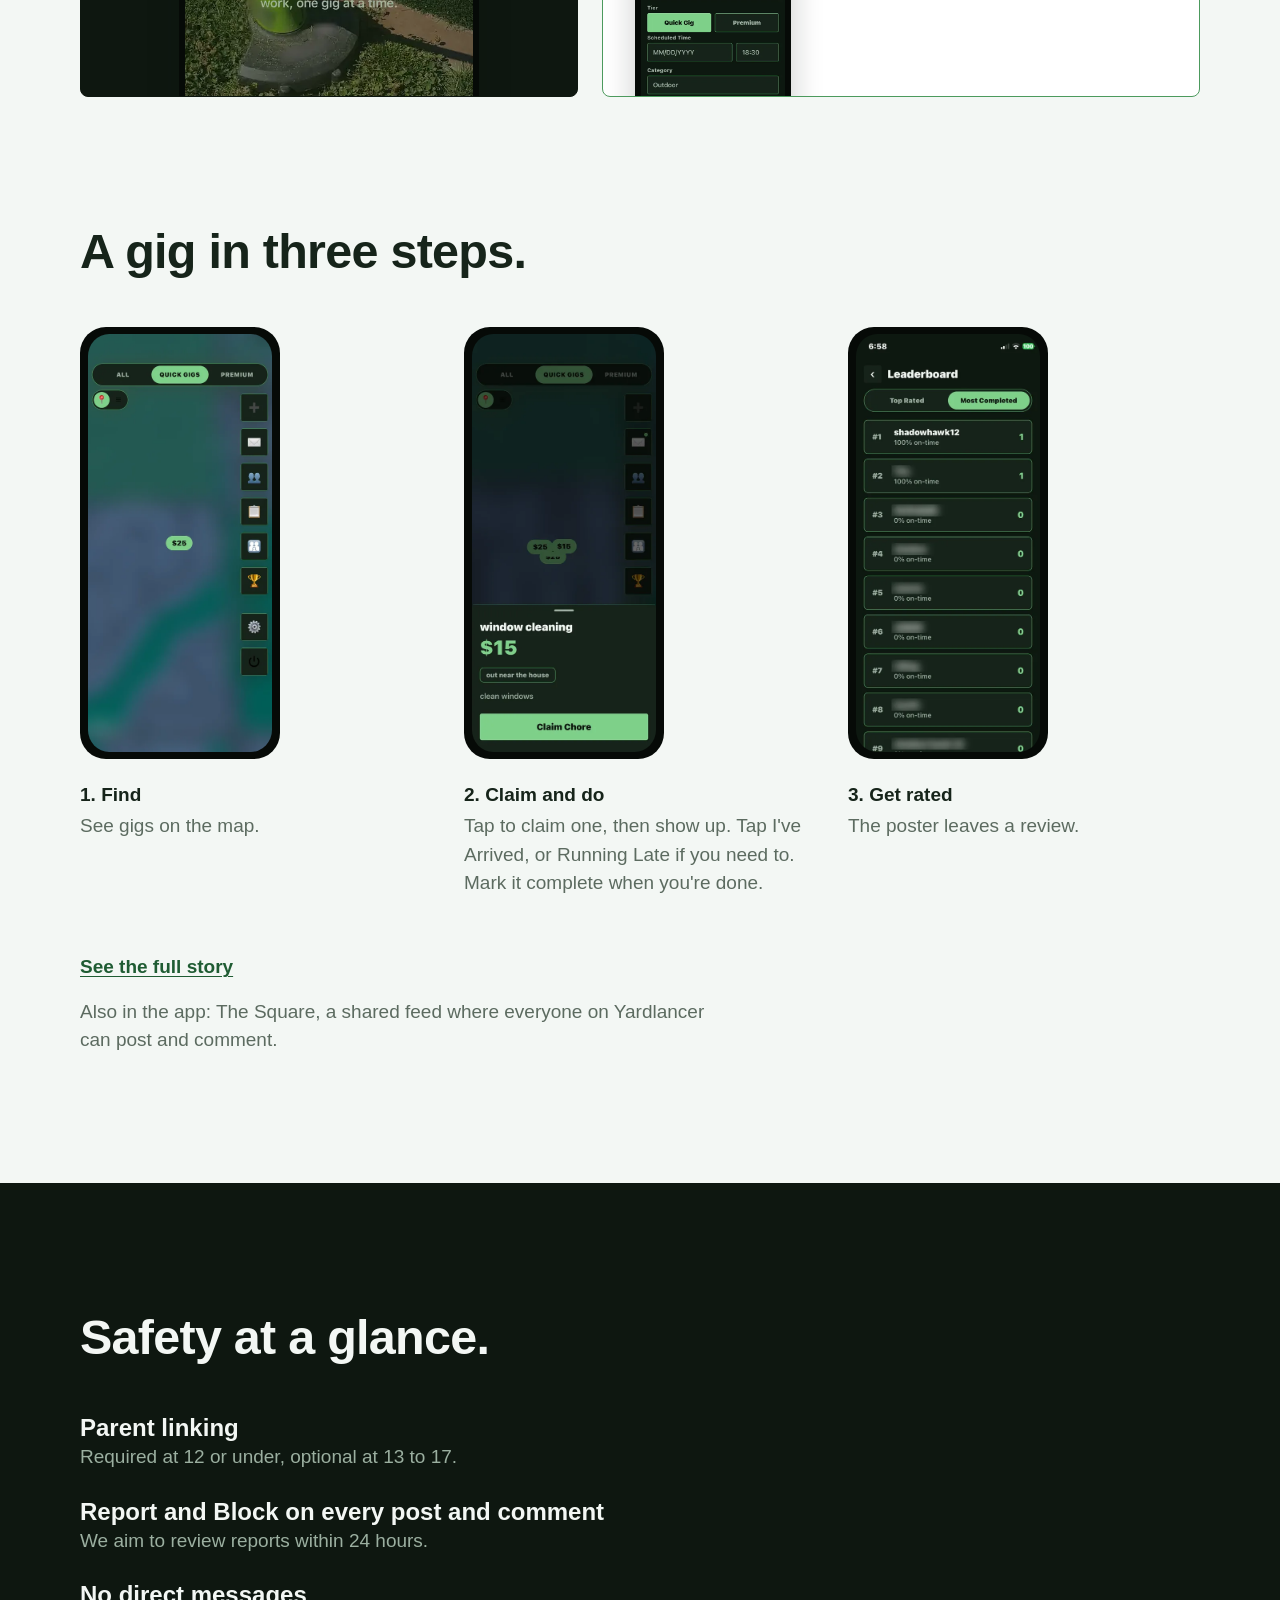
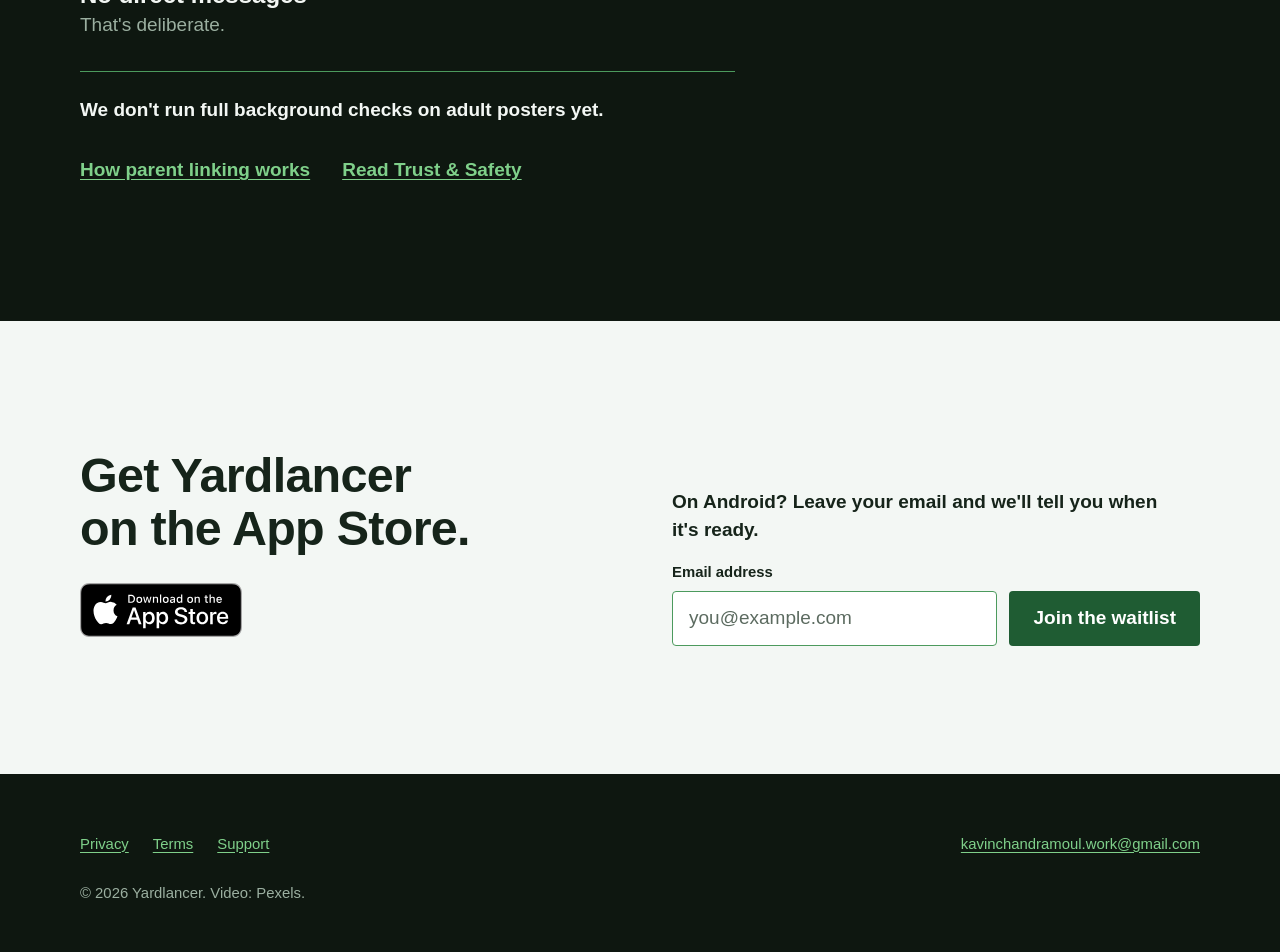
==== commit e4722964: "Yardlancer is on the App Store: add the badge and buttons, keep the waitlist for Android Header and " ====
--- a/index.html
+++ b/index.html
@@ -4,7 +4,7 @@
   <meta charset="utf-8" />
   <meta name="viewport" content="width=device-width, initial-scale=1" />
   <title>Yardlancer: real jobs in your neighborhood</title>
-  <meta name="description" content="Neighbors post small jobs nearby. You pick the ones you want. Yardlancer is launching in the Sacramento area, California." />
+  <meta name="description" content="Neighbors post small jobs nearby. You pick the ones you want. Yardlancer is now on the App Store in the Sacramento area, California." />
   <meta name="theme-color" content="#0E1710" />
   <link rel="canonical" href="https://yardlancer.com/" />
   <meta property="og:type" content="website" />
@@ -39,7 +39,7 @@
         <a href="/neighbors/">Neighbors</a>
         <a href="/trust/">Safety</a>
       </nav>
-      <a class="button button-lawn header-cta" href="/#waitlist">Join the waitlist</a>
+      <a class="button button-lawn header-cta" href="https://apps.apple.com/app/id6809503649">Get the app</a>
       <button class="icon-button menu-button" type="button" aria-label="Open menu" aria-haspopup="dialog" aria-controls="menu">
         <svg width="24" height="24" viewBox="0 0 24 24" fill="none" stroke="currentColor" stroke-width="2" stroke-linecap="round" aria-hidden="true"><path d="M4 7h16M4 12h16M4 17h16"/></svg>
       </button>
@@ -59,7 +59,7 @@
       <a href="/neighbors/">Neighbors</a>
       <a href="/trust/">Safety</a>
     </nav>
-    <a class="button button-lawn" href="/#waitlist">Join the waitlist</a>
+    <a class="button button-lawn" href="https://apps.apple.com/app/id6809503649">Get the app</a>
   </dialog>
 
   <main id="main">
@@ -70,7 +70,7 @@
         <h1 id="hero-title">Real jobs.<br />Real neighborhood.</h1>
         <p class="hero-line">Neighbors post small jobs nearby. You pick the ones you want.</p>
         <div class="hero-actions">
-          <a class="button button-lawn" href="/#waitlist">Join the waitlist</a>
+          <a class="button button-lawn" href="https://apps.apple.com/app/id6809503649">Get the app</a>
           <a class="hero-link" href="#how">See how it works</a>
         </div>
       </div>
@@ -154,13 +154,14 @@
     <section class="section waitlist-block" id="waitlist" aria-labelledby="waitlist-title">
       <div class="wrap waitlist-inner">
         <div>
-          <h2 id="waitlist-title">Be first on your street.</h2>
-          <p>We'll email you when Yardlancer launches.</p>
+          <h2 id="waitlist-title">Get Yardlancer on the App Store.</h2>
+          <a class="app-store-badge" href="https://apps.apple.com/app/id6809503649"><img src="/assets/app-store-badge.svg" width="161" height="54" alt="Download on the App Store" /></a>
         </div>
         <form class="waitlist-form" id="waitlist-form">
+          <p class="waitlist-intro" id="waitlist-intro">On Android? Leave your email and we'll tell you when it's ready.</p>
           <label class="waitlist-label" for="waitlist-email">Email address</label>
           <div class="waitlist-row">
-            <input type="email" id="waitlist-email" name="email" placeholder="you@example.com" required autocomplete="email" />
+            <input type="email" id="waitlist-email" name="email" placeholder="you@example.com" required autocomplete="email" aria-describedby="waitlist-intro" />
             <button class="button button-deep" type="submit">Join the waitlist</button>
           </div>
           <p class="waitlist-status" id="waitlist-status" role="status" hidden></p>
--- a/style.css
+++ b/style.css
@@ -1013,6 +1013,26 @@
   }
 }
 
+/* Apple's badge, unmodified. 54px tall (Apple's minimum is 40px); the margin
+   keeps more than a quarter of its height clear above it. */
+.app-store-badge {
+  display: inline-block;
+  margin-top: var(--s16);
+  border-radius: 8px;
+  line-height: 0;
+}
+
+.app-store-badge img {
+  display: block;
+  width: auto;
+  height: 54px;
+}
+
+.waitlist-intro {
+  margin-bottom: var(--s16);
+  font-weight: 600;
+}
+
 @media (min-width: 560px) {
   .waitlist-row {
     grid-template-columns: 1fr auto;
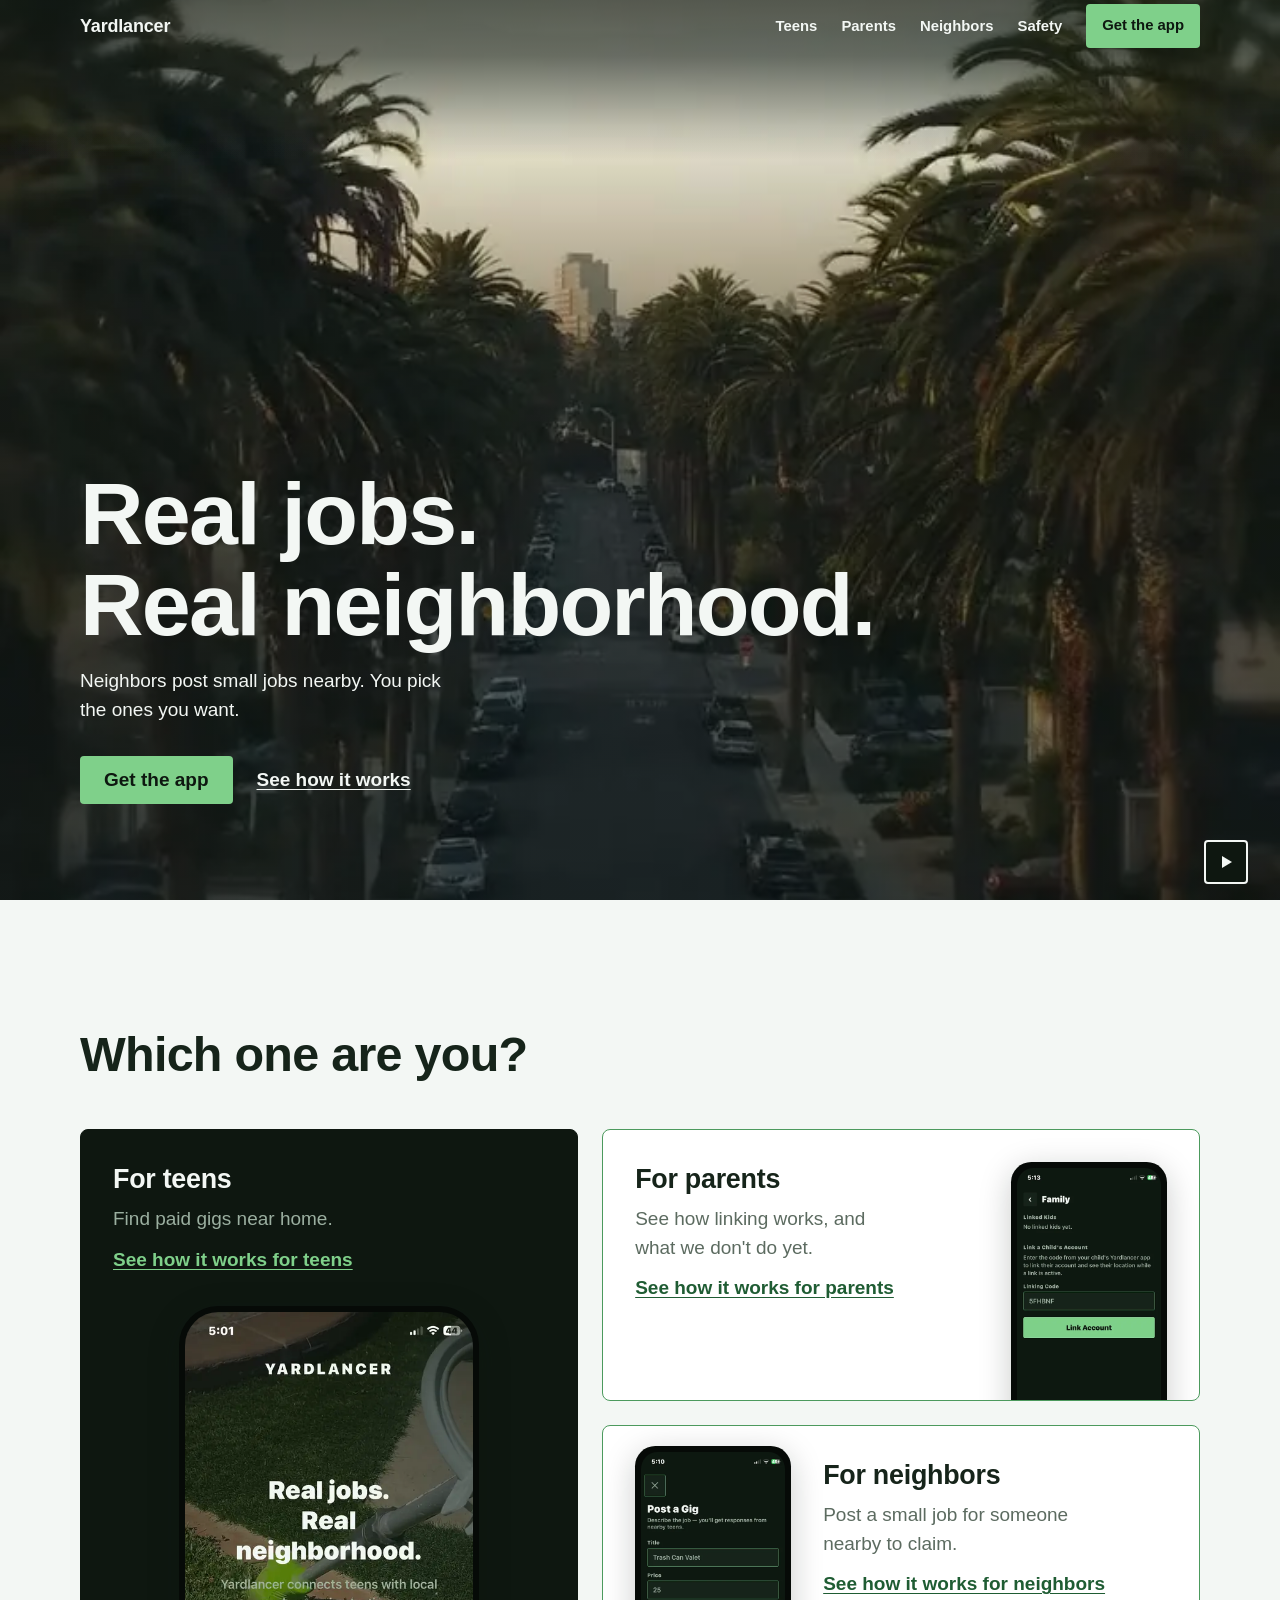
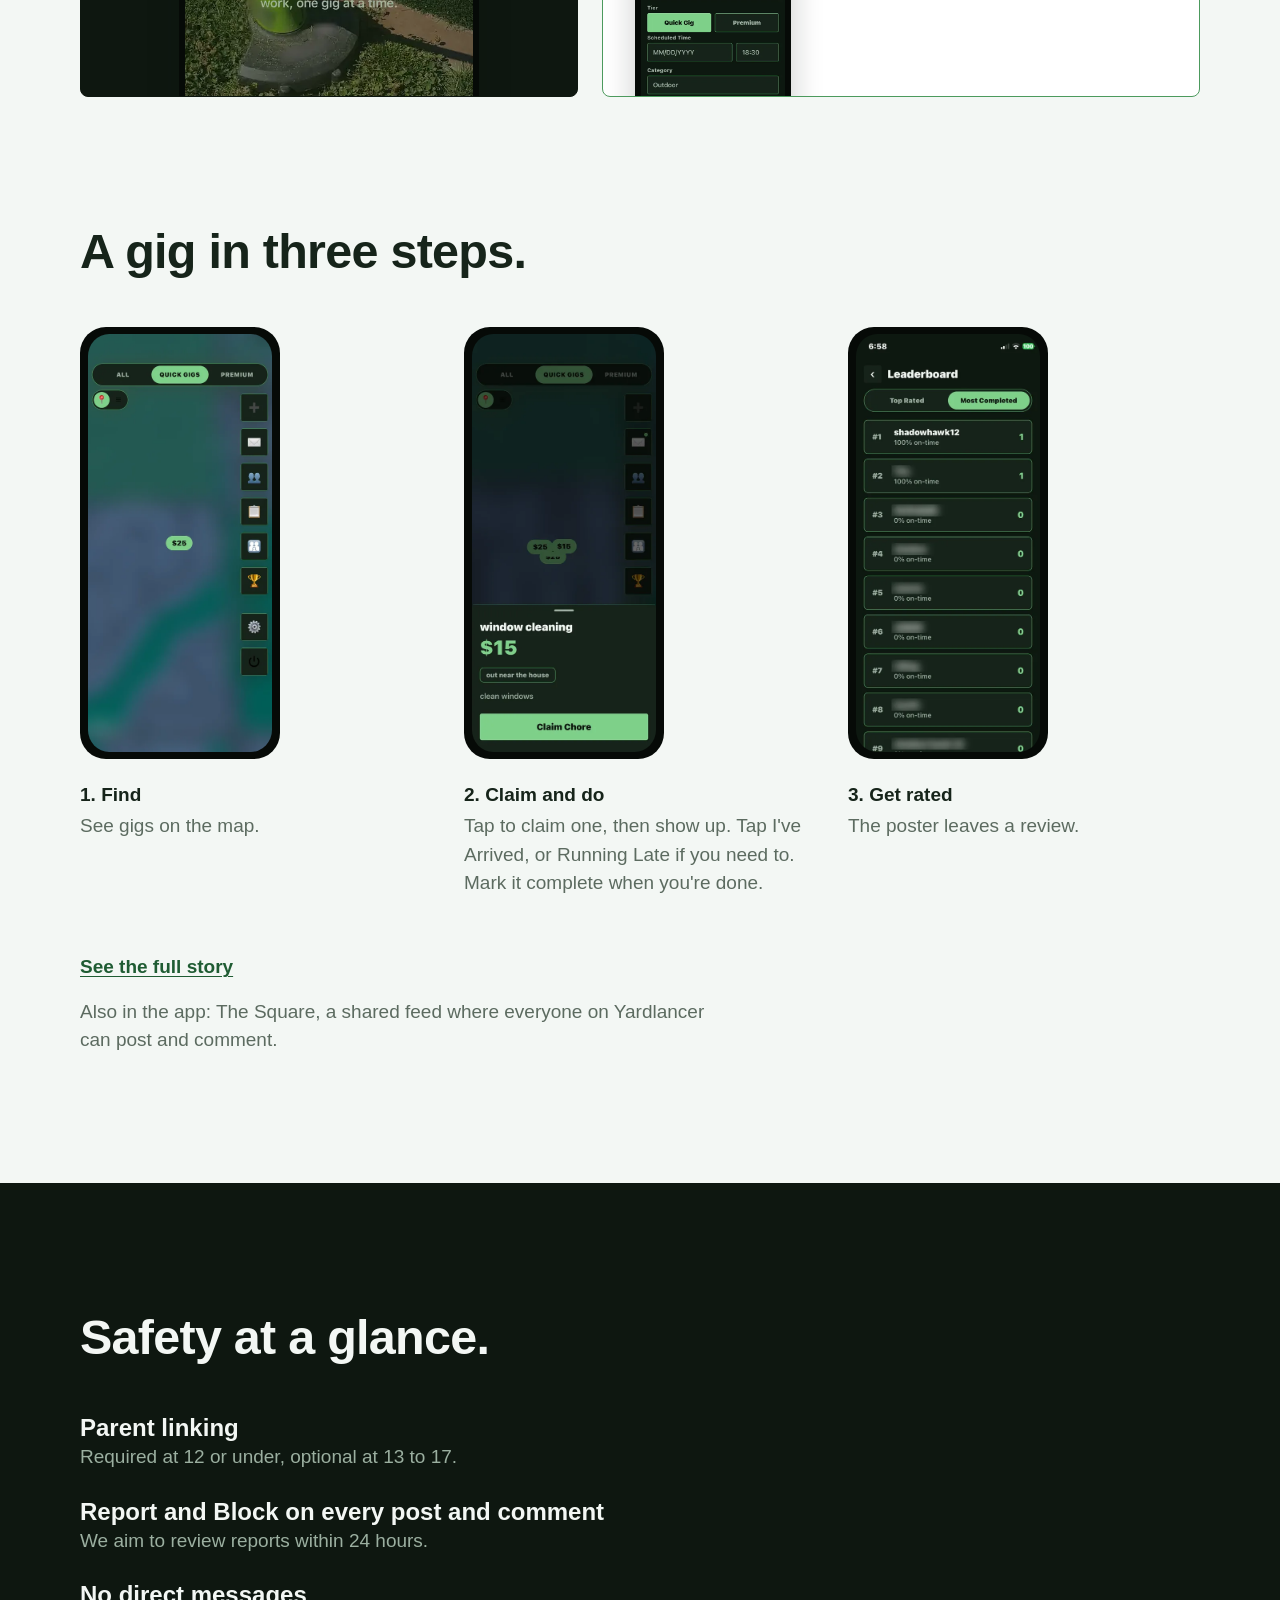
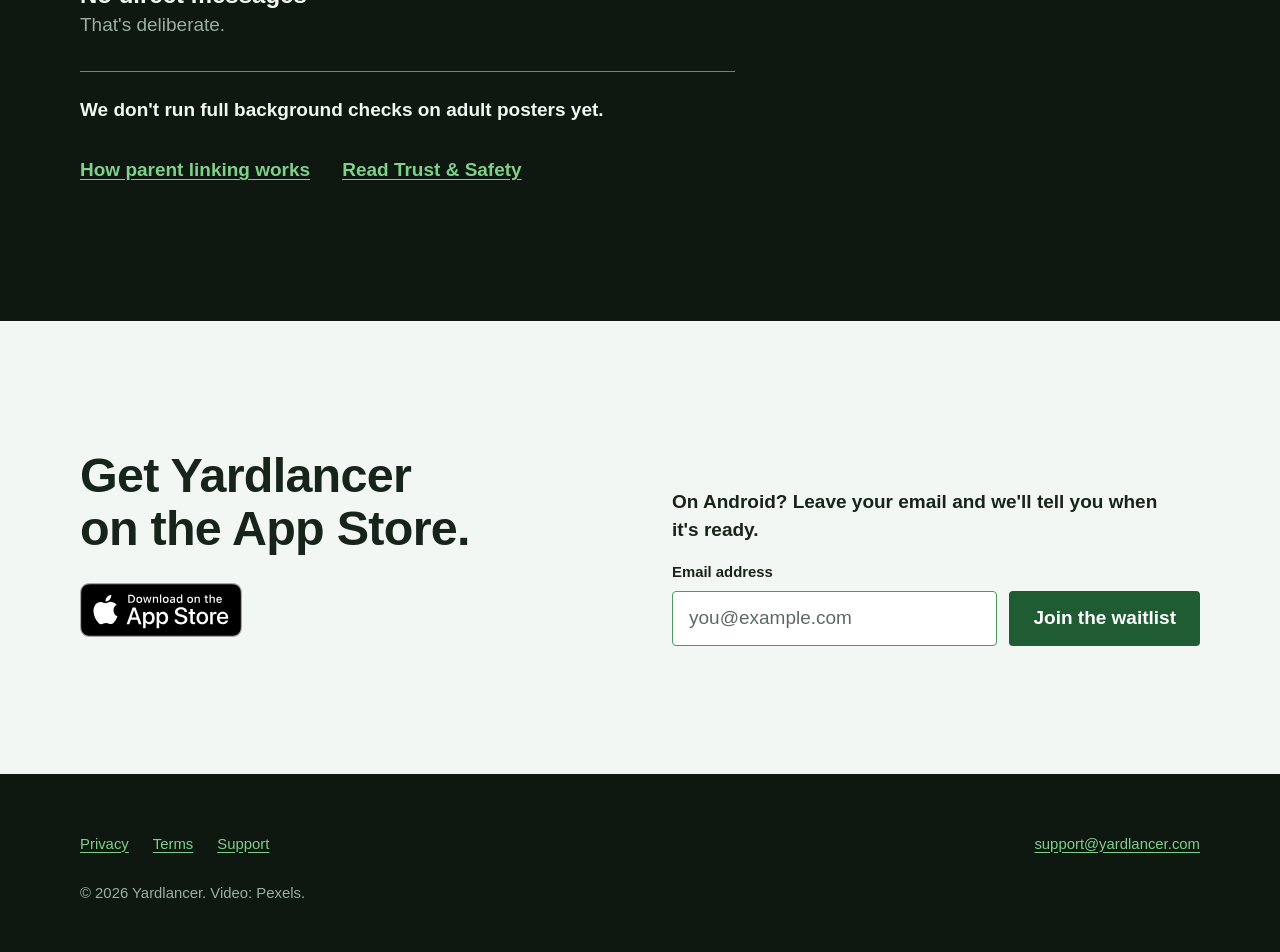
==== commit 98e61200: "Switch the support email to support@yardlancer.com" ====
--- a/index.html
+++ b/index.html
@@ -177,7 +177,7 @@
         <a href="/terms/">Terms</a>
         <a href="/support/">Support</a>
       </nav>
-      <a class="footer-email" href="mailto:kavinchandramoul.work@gmail.com">kavinchandramoul.work@gmail.com</a>
+      <a class="footer-email" href="mailto:support@yardlancer.com">support@yardlancer.com</a>
       <p class="footer-note">&copy; 2026 Yardlancer. Video: Pexels.</p>
     </div>
   </footer>
